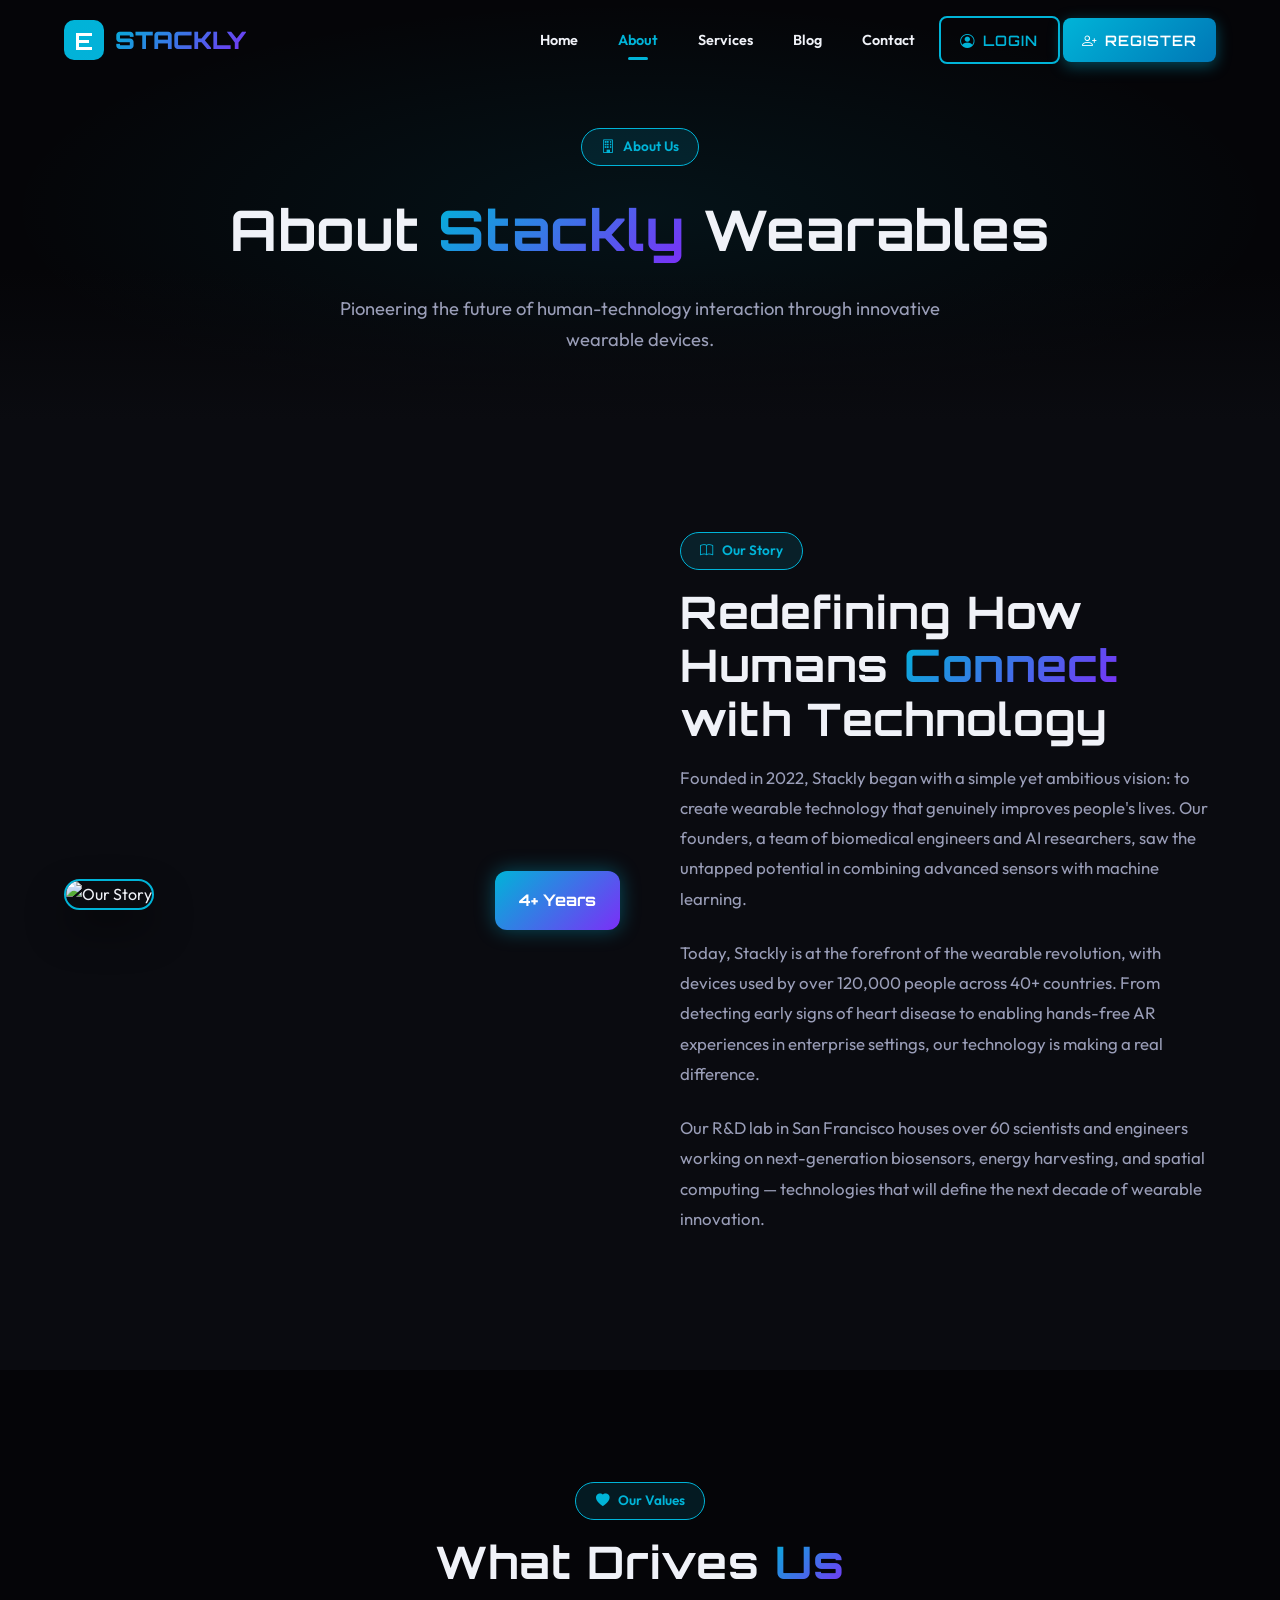
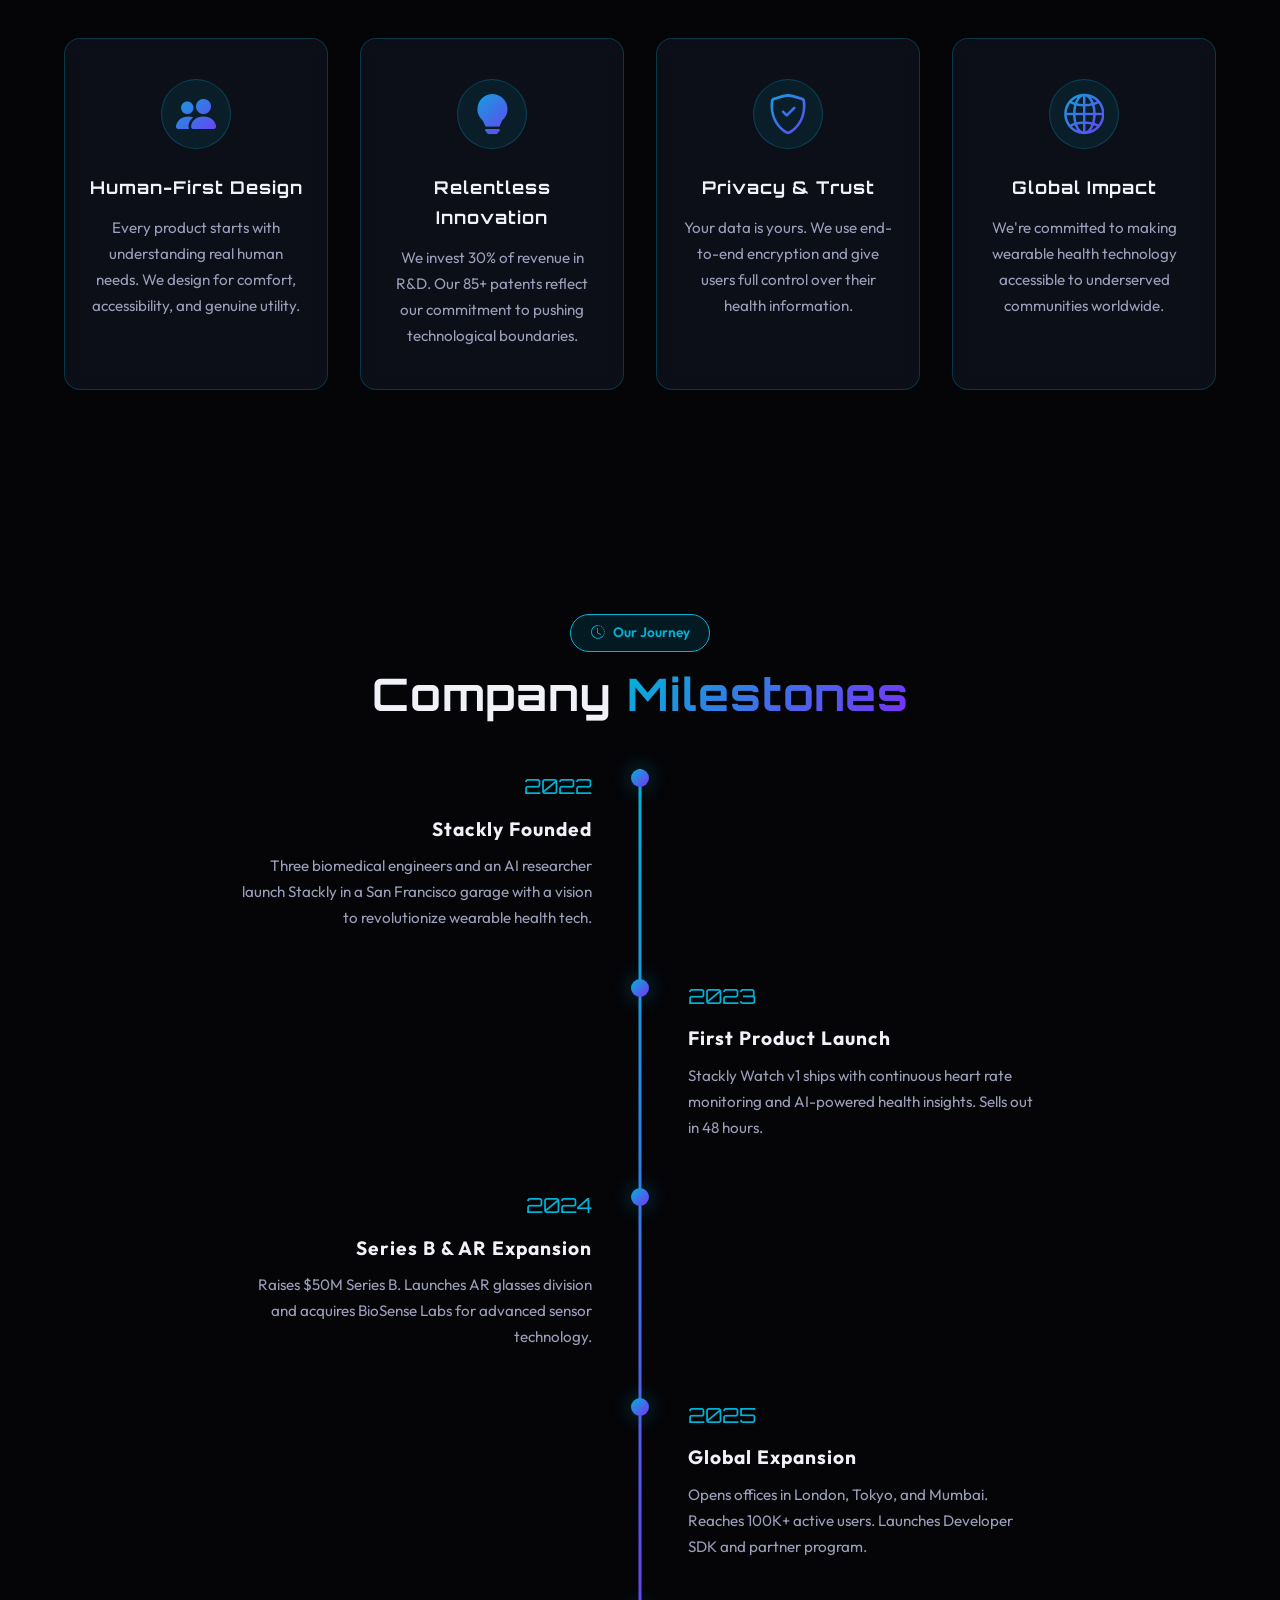
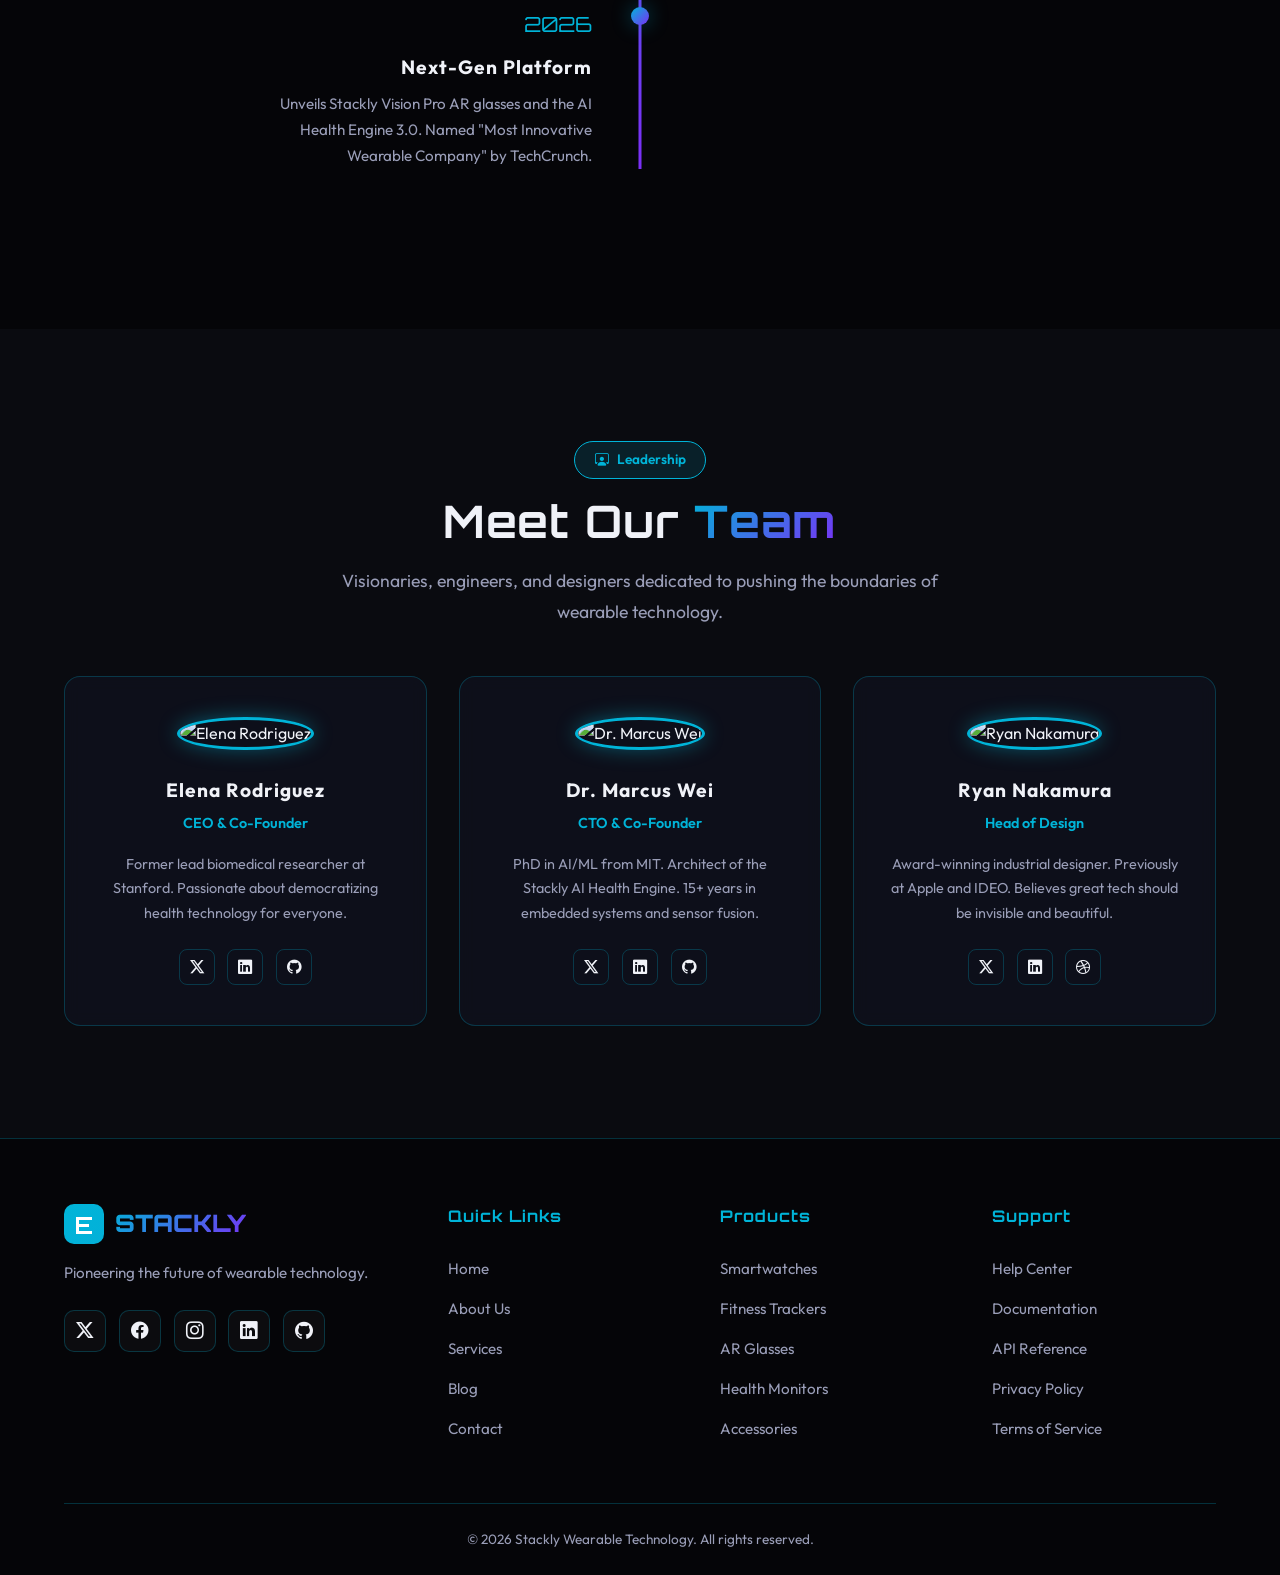
==== about.html @ 4d8912b0 "Add files via upload" ====
<!DOCTYPE html>
<html lang="en">
<head>
  <meta charset="UTF-8">
  <meta name="viewport" content="width=device-width, initial-scale=1.0">
  <meta name="description" content="Learn about Stackly - pioneers in wearable technology, our mission, team, and company milestones.">
  <title>About Us || Stackly Wearable Technology</title>
  <link href="https://cdn.jsdelivr.net/npm/bootstrap-icons@1.11.3/font/bootstrap-icons.css" rel="stylesheet">
  <link rel="stylesheet" href="style.css">
  <style>
    /* ===== STORY ===== */
    .story-section { padding: 7rem 0; position: relative; overflow: hidden; }
    .story-grid { display: grid; grid-template-columns: 1fr 1fr; gap: 5rem; align-items: center; }
    .story-img { position: relative; }
    .story-img img { width: 100%; border-radius: 16px; border: 2px solid var(--primary-color); box-shadow: 0 20px 40px rgba(0,0,0,0.4); transition: var(--transition); }
    .story-img:hover img { box-shadow: 0 25px 50px rgba(0,180,216,0.3); transform: scale(1.02); }
    .story-img .floating-badge {
      position: absolute; bottom: -20px; right: -20px;
      background: linear-gradient(135deg, var(--primary-color), var(--secondary-color));
      color: #fff; padding: 1rem 1.5rem; border-radius: 12px;
      font-family: 'Orbitron', sans-serif; font-weight: 700; font-size: 1rem;
      box-shadow: var(--glow-cyan); animation: float 4s ease-in-out infinite;
    }
    .story-text p { color: var(--text-muted); margin-bottom: 1.5rem; font-size: 1.05rem; line-height: 1.8; }

    /* ===== TIMELINE ===== */
    .timeline-section { padding: 7rem 0; background: var(--darker-bg); position: relative; overflow: hidden; }
    .timeline { position: relative; max-width: 800px; margin: 3rem auto 0; }
    .timeline::before {
      content: ''; position: absolute; left: 50%; top: 0; bottom: 0;
      width: 3px; background: linear-gradient(to bottom, var(--primary-color), var(--secondary-color));
      transform: translateX(-50%);
    }
    .timeline-item { position: relative; margin-bottom: 3rem; width: 50%; }
    .timeline-item:nth-child(odd) { padding-right: 3rem; text-align: right; }
    .timeline-item:nth-child(even) { padding-left: 3rem; left: 50%; }
    .timeline-dot {
      position: absolute; top: 0;
      width: 18px; height: 18px; border-radius: 50%;
      background: linear-gradient(135deg, var(--primary-color), var(--secondary-color));
      box-shadow: var(--glow-cyan);
    }
    .timeline-item:nth-child(odd) .timeline-dot { right: -9px; }
    .timeline-item:nth-child(even) .timeline-dot { left: -9px; }
    .timeline-year { font-family: 'Orbitron', sans-serif; font-size: 1.3rem; color: var(--primary-color); margin-bottom: 0.5rem; }
    .timeline-content h3 { font-family: 'Outfit', sans-serif; font-size: 1.2rem; margin-bottom: 0.5rem; }
    .timeline-content p { color: var(--text-muted); font-size: 0.95rem; }

    /* ===== TEAM ===== */
    .team-section { padding: 7rem 0; position: relative; overflow: hidden; }
    .team-grid { display: grid; grid-template-columns: repeat(auto-fit, minmax(280px, 1fr)); gap: 2rem; margin-top: 3rem; }
    .team-card { text-align: center; padding: 2.5rem 2rem; }
    .team-card img { width: 120px; height: 120px; border-radius: 50%; object-fit: cover; border: 3px solid var(--primary-color); margin-bottom: 1.5rem; box-shadow: var(--glow-cyan); }
    .team-card h3 { font-family: 'Outfit', sans-serif; font-size: 1.2rem; margin-bottom: 0.3rem; }
    .team-card .role { color: var(--primary-color); font-size: 0.9rem; font-weight: 600; margin-bottom: 1rem; }
    .team-card p { color: var(--text-muted); font-size: 0.9rem; margin-bottom: 1.5rem; }
    .team-socials { display: flex; justify-content: center; gap: 0.8rem; }
    .team-socials a { width: 36px; height: 36px; display: flex; align-items: center; justify-content: center; border-radius: 8px; border: 1px solid var(--border-color); transition: var(--transition); font-size: 0.9rem; }
    .team-socials a:hover { background: var(--primary-color); border-color: var(--primary-color); transform: translateY(-3px); }

    /* ===== VALUES ===== */
    .values-section { padding: 7rem 0; background: var(--darker-bg); position: relative; overflow: hidden; }
    .values-grid { display: grid; grid-template-columns: repeat(auto-fit, minmax(250px, 1fr)); gap: 2rem; margin-top: 3rem; }
    .value-card { text-align: center; padding: 2.5rem 1.5rem; }
    .value-card .icon { font-size: 2.5rem; margin-bottom: 1.5rem; display: inline-flex; align-items: center; justify-content: center; width: 70px; height: 70px; border-radius: 50%; background: rgba(0,180,216,0.1); border: 1px solid var(--border-color); }
    .value-card .icon i { background: linear-gradient(135deg, var(--primary-color), var(--secondary-color)); -webkit-background-clip: text; -webkit-text-fill-color: transparent; }
    .value-card h3 { font-size: 1.1rem; margin-bottom: 0.8rem; }
    .value-card p { color: var(--text-muted); font-size: 0.95rem; }

    @media (max-width: 768px) {
      .story-grid { grid-template-columns: 1fr; gap: 3rem; }
      .timeline::before { left: 20px; }
      .timeline-item { width: 100% !important; left: 0 !important; padding-left: 3.5rem !important; padding-right: 0 !important; text-align: left !important; }
      .timeline-dot { left: 11px !important; right: auto !important; }
    }
  </style>
</head>
<body>
  <!-- ===== NAVBAR ===== -->
  <nav class="navbar" id="navbar">
    <div class="nav-container">
      <a href="index.html" class="nav-logo">
        <svg viewBox="0 0 40 40" fill="none" xmlns="http://www.w3.org/2000/svg">
          <rect width="40" height="40" rx="10" fill="url(#logoGrad)"/>
          <path d="M12 13h16v3H15v4h10v3H15v4h13v3H12V13z" fill="#fff"/>
          <defs><linearGradient id="logoGrad" x1="0" y1="0" x2="40" y2="40"><stop stop-color="#00B4D8"/><stop offset="1" stop-color="#7B2FF7"/></linearGradient></defs>
        </svg>
        <span>STACKLY</span>
      </a>
      <div class="nav-links" id="navLinks">
        <a href="index.html">Home</a>
        <a href="about.html" class="active">About</a>
        <a href="services.html">Services</a>
        <a href="blog.html">Blog</a>
        <a href="contact.html">Contact</a>
        <div class="nav-auth">
          <a href="login.html" class="btn-secondary" style="padding: 0.6rem 1.2rem; font-size: 0.9rem;"><i class="bi bi-person-circle"></i> Login</a>
          <a href="register.html" class="btn-primary" style="padding: 0.6rem 1.2rem; font-size: 0.9rem;"><i class="bi bi-person-plus"></i> Register</a>
        </div>
      </div>
      <div class="hamburger" id="hamburger"><span></span><span></span><span></span></div>
    </div>
  </nav>
  <div class="nav-overlay" id="navOverlay"></div>

  <!-- ===== PAGE HERO ===== -->
  <section class="page-hero">
    <div class="page-hero-content">
      <div class="section-badge fade-up"><i class="bi bi-building"></i> About Us</div>
      <h1 class="fade-up">About <span>Stackly</span> Wearables</h1>
      <p class="fade-up">Pioneering the future of human-technology interaction through innovative wearable devices.</p>
    </div>
  </section>

  <!-- ===== STORY SECTION ===== -->
  <section class="story-section">
    <div class="container">
      <div class="story-grid">
        <div class="story-img slide-left">
          <img src="images/about-wearable.webp" alt="Our Story">
          <div class="floating-badge">4+ Years</div>
        </div>
        <div class="story-text slide-right">
          <div class="section-badge"><i class="bi bi-book"></i> Our Story</div>
          <h2 class="section-title">Redefining How Humans <span>Connect</span> with Technology</h2>
          <p>Founded in 2022, Stackly began with a simple yet ambitious vision: to create wearable technology that genuinely improves people's lives. Our founders, a team of biomedical engineers and AI researchers, saw the untapped potential in combining advanced sensors with machine learning.</p>
          <p>Today, Stackly is at the forefront of the wearable revolution, with devices used by over 120,000 people across 40+ countries. From detecting early signs of heart disease to enabling hands-free AR experiences in enterprise settings, our technology is making a real difference.</p>
          <p>Our R&D lab in San Francisco houses over 60 scientists and engineers working on next-generation biosensors, energy harvesting, and spatial computing — technologies that will define the next decade of wearable innovation.</p>
        </div>
      </div>
    </div>
  </section>

  <!-- ===== VALUES SECTION ===== -->
  <section class="values-section">
    <div class="container">
      <div style="text-align: center;" class="fade-up">
        <div class="section-badge"><i class="bi bi-heart-fill"></i> Our Values</div>
        <h2 class="section-title">What Drives <span>Us</span></h2>
      </div>
      <div class="values-grid">
        <div class="glass-card value-card fade-up delay-1">
          <div class="icon"><i class="bi bi-people-fill"></i></div>
          <h3>Human-First Design</h3>
          <p>Every product starts with understanding real human needs. We design for comfort, accessibility, and genuine utility.</p>
        </div>
        <div class="glass-card value-card fade-up delay-2">
          <div class="icon"><i class="bi bi-lightbulb-fill"></i></div>
          <h3>Relentless Innovation</h3>
          <p>We invest 30% of revenue in R&D. Our 85+ patents reflect our commitment to pushing technological boundaries.</p>
        </div>
        <div class="glass-card value-card fade-up delay-3">
          <div class="icon"><i class="bi bi-shield-check"></i></div>
          <h3>Privacy & Trust</h3>
          <p>Your data is yours. We use end-to-end encryption and give users full control over their health information.</p>
        </div>
        <div class="glass-card value-card fade-up delay-4">
          <div class="icon"><i class="bi bi-globe2"></i></div>
          <h3>Global Impact</h3>
          <p>We're committed to making wearable health technology accessible to underserved communities worldwide.</p>
        </div>
      </div>
    </div>
  </section>

  <!-- ===== TIMELINE ===== -->
  <section class="timeline-section">
    <div class="container">
      <div style="text-align: center;" class="fade-up">
        <div class="section-badge"><i class="bi bi-clock-history"></i> Our Journey</div>
        <h2 class="section-title">Company <span>Milestones</span></h2>
      </div>
      <div class="timeline">
        <div class="timeline-item fade-up">
          <div class="timeline-dot"></div>
          <div class="timeline-content">
            <div class="timeline-year">2022</div>
            <h3>Stackly Founded</h3>
            <p>Three biomedical engineers and an AI researcher launch Stackly in a San Francisco garage with a vision to revolutionize wearable health tech.</p>
          </div>
        </div>
        <div class="timeline-item fade-up">
          <div class="timeline-dot"></div>
          <div class="timeline-content">
            <div class="timeline-year">2023</div>
            <h3>First Product Launch</h3>
            <p>Stackly Watch v1 ships with continuous heart rate monitoring and AI-powered health insights. Sells out in 48 hours.</p>
          </div>
        </div>
        <div class="timeline-item fade-up">
          <div class="timeline-dot"></div>
          <div class="timeline-content">
            <div class="timeline-year">2024</div>
            <h3>Series B & AR Expansion</h3>
            <p>Raises $50M Series B. Launches AR glasses division and acquires BioSense Labs for advanced sensor technology.</p>
          </div>
        </div>
        <div class="timeline-item fade-up">
          <div class="timeline-dot"></div>
          <div class="timeline-content">
            <div class="timeline-year">2025</div>
            <h3>Global Expansion</h3>
            <p>Opens offices in London, Tokyo, and Mumbai. Reaches 100K+ active users. Launches Developer SDK and partner program.</p>
          </div>
        </div>
        <div class="timeline-item fade-up">
          <div class="timeline-dot"></div>
          <div class="timeline-content">
            <div class="timeline-year">2026</div>
            <h3>Next-Gen Platform</h3>
            <p>Unveils Stackly Vision Pro AR glasses and the AI Health Engine 3.0. Named "Most Innovative Wearable Company" by TechCrunch.</p>
          </div>
        </div>
      </div>
    </div>
  </section>

  <!-- ===== TEAM ===== -->
  <section class="team-section">
    <div class="container">
      <div style="text-align: center;" class="fade-up">
        <div class="section-badge"><i class="bi bi-person-workspace"></i> Leadership</div>
        <h2 class="section-title">Meet Our <span>Team</span></h2>
        <p class="section-desc" style="margin: 0 auto;">Visionaries, engineers, and designers dedicated to pushing the boundaries of wearable technology.</p>
      </div>
      <div class="team-grid">
        <div class="glass-card team-card fade-up delay-1">
          <img src="images/team-1.webp" alt="Elena Rodriguez">
          <h3>Elena Rodriguez</h3>
          <div class="role">CEO & Co-Founder</div>
          <p>Former lead biomedical researcher at Stanford. Passionate about democratizing health technology for everyone.</p>
          <div class="team-socials">
            <a href="error.html"><i class="bi bi-twitter-x"></i></a>
            <a href="error.html"><i class="bi bi-linkedin"></i></a>
            <a href="error.html"><i class="bi bi-github"></i></a>
          </div>
        </div>
        <div class="glass-card team-card fade-up delay-2">
          <img src="images/team-2.webp" alt="Dr. Marcus Wei">
          <h3>Dr. Marcus Wei</h3>
          <div class="role">CTO & Co-Founder</div>
          <p>PhD in AI/ML from MIT. Architect of the Stackly AI Health Engine. 15+ years in embedded systems and sensor fusion.</p>
          <div class="team-socials">
            <a href="error.html"><i class="bi bi-twitter-x"></i></a>
            <a href="error.html"><i class="bi bi-linkedin"></i></a>
            <a href="error.html"><i class="bi bi-github"></i></a>
          </div>
        </div>
        <div class="glass-card team-card fade-up delay-3">
          <img src="images/team-3.webp" alt="Ryan Nakamura">
          <h3>Ryan Nakamura</h3>
          <div class="role">Head of Design</div>
          <p>Award-winning industrial designer. Previously at Apple and IDEO. Believes great tech should be invisible and beautiful.</p>
          <div class="team-socials">
            <a href="error.html"><i class="bi bi-twitter-x"></i></a>
            <a href="error.html"><i class="bi bi-linkedin"></i></a>
            <a href="error.html"><i class="bi bi-dribbble"></i></a>
          </div>
        </div>
      </div>
    </div>
  </section>

  <!-- ===== FOOTER ===== -->
  <footer class="footer">
    <div class="container">
      <div class="footer-grid">
        <div class="footer-brand">
          <a href="index.html" class="nav-logo" style="margin-bottom: 0.5rem;">
            <svg viewBox="0 0 40 40" fill="none" xmlns="http://www.w3.org/2000/svg"><rect width="40" height="40" rx="10" fill="url(#fLG2)"/><path d="M12 13h16v3H15v4h10v3H15v4h13v3H12V13z" fill="#fff"/><defs><linearGradient id="fLG2" x1="0" y1="0" x2="40" y2="40"><stop stop-color="#00B4D8"/><stop offset="1" stop-color="#7B2FF7"/></linearGradient></defs></svg>
            <span>STACKLY</span>
          </a>
          <p>Pioneering the future of wearable technology.</p>
          <div class="footer-socials">
            <a href="error.html"><i class="bi bi-twitter-x"></i></a>
            <a href="error.html"><i class="bi bi-facebook"></i></a>
            <a href="error.html"><i class="bi bi-instagram"></i></a>
            <a href="error.html"><i class="bi bi-linkedin"></i></a>
            <a href="error.html"><i class="bi bi-github"></i></a>
          </div>
        </div>
        <div class="footer-col"><h4>Quick Links</h4><ul><li><a href="index.html">Home</a></li><li><a href="about.html">About Us</a></li><li><a href="services.html">Services</a></li><li><a href="blog.html">Blog</a></li><li><a href="contact.html">Contact</a></li></ul></div>
        <div class="footer-col"><h4>Products</h4><ul><li><a href="error.html">Smartwatches</a></li><li><a href="error.html">Fitness Trackers</a></li><li><a href="error.html">AR Glasses</a></li><li><a href="error.html">Health Monitors</a></li><li><a href="error.html">Accessories</a></li></ul></div>
        <div class="footer-col"><h4>Support</h4><ul><li><a href="error.html">Help Center</a></li><li><a href="error.html">Documentation</a></li><li><a href="error.html">API Reference</a></li><li><a href="error.html">Privacy Policy</a></li><li><a href="error.html">Terms of Service</a></li></ul></div>
      </div>
      <div class="footer-bottom"><p>&copy; 2026 Stackly Wearable Technology. All rights reserved.</p></div>
    </div>
  </footer>
  <script src="script.js"></script>
</body>
</html>
---- style.css ----
@import url('https://fonts.googleapis.com/css2?family=Outfit:wght@300;400;600;800&family=Orbitron:wght@400;700;900&display=swap');

:root {
  --primary-color: #00B4D8;
  --primary-light: #48CAE4;
  --secondary-color: #7B2FF7;
  --accent-green: #00F5A0;
  --accent-pink: #ff3366;
  --accent-gold: #ffd700;
  --dark-bg: #0a0b10;
  --darker-bg: #050508;
  --card-bg: rgba(15, 18, 30, 0.75);
  --text-light: #f0f2f8;
  --text-muted: #9a9eb8;
  --border-color: rgba(0, 180, 216, 0.25);
  --glass-bg: rgba(10, 11, 16, 0.82);
  --glass-border: rgba(255, 255, 255, 0.08);
  --transition: all 0.4s cubic-bezier(0.25, 0.8, 0.25, 1);
  --nav-height: 80px;
  --glow-cyan: 0 0 20px rgba(0, 180, 216, 0.4);
  --glow-purple: 0 0 20px rgba(123, 47, 247, 0.4);
}

/* ===== SCROLLBAR ===== */
::-webkit-scrollbar { width: 8px; }
::-webkit-scrollbar-track { background: var(--darker-bg); }
::-webkit-scrollbar-thumb { background: var(--primary-color); border-radius: 4px; }
::-webkit-scrollbar-thumb:hover { background: var(--secondary-color); }

* { margin: 0; padding: 0; box-sizing: border-box; }
html { scroll-behavior: smooth; }

body {
  font-family: 'Outfit', sans-serif;
  background-color: var(--dark-bg);
  color: var(--text-light);
  line-height: 1.7;
  overflow-x: hidden;
  overflow-wrap: break-word;
}

h1, h2, h3, h4, h5, h6 {
  font-family: 'Orbitron', sans-serif;
  font-weight: 700;
  letter-spacing: 1px;
  overflow-wrap: break-word;
}

a { text-decoration: none; color: inherit; }
ul { list-style: none; }
img { max-width: 100%; height: auto; }

/* ===== CONTAINER ===== */
.container { width: 90%; max-width: 1200px; margin: 0 auto; }

/* ===== GLASSMORPHISM ===== */
.glass {
  background: var(--glass-bg);
  backdrop-filter: blur(14px);
  -webkit-backdrop-filter: blur(14px);
  border: 1px solid var(--glass-border);
}

.glass-card {
  background: var(--card-bg);
  backdrop-filter: blur(8px);
  -webkit-backdrop-filter: blur(8px);
  border: 1px solid var(--border-color);
  border-radius: 16px;
  padding: 2rem;
  transition: var(--transition);
  position: relative;
  overflow: hidden;
}

.glass-card::before {
  content: '';
  position: absolute;
  top: -2px; left: -2px; right: -2px; bottom: -2px;
  background: linear-gradient(45deg, transparent, var(--primary-color), var(--secondary-color), transparent);
  border-radius: 18px;
  z-index: -1;
  opacity: 0;
  transition: opacity 0.5s ease;
}
.glass-card:hover::before { opacity: 1; }
.glass-card:hover {
  transform: translateY(-8px) scale(1.02);
  box-shadow: var(--glow-cyan);
}

/* ===== BUTTONS ===== */
.btn-primary, .btn-secondary {
  display: inline-flex;
  align-items: center;
  gap: 0.5rem;
  padding: 0.9rem 2rem;
  font-family: 'Orbitron', sans-serif;
  font-weight: 600;
  border-radius: 30px;
  cursor: pointer;
  transition: var(--transition);
  text-transform: uppercase;
  font-size: 0.85rem;
  border: none;
  position: relative;
  overflow: hidden;
  letter-spacing: 1px;
}

.btn-primary::after, .btn-secondary::after {
  content: '';
  position: absolute;
  top: 50%; left: 50%;
  width: 0; height: 0;
  background: rgba(255,255,255,0.15);
  border-radius: 50%;
  transition: width 0.6s ease, height 0.6s ease;
  transform: translate(-50%, -50%);
}
.btn-primary:hover::after, .btn-secondary:hover::after {
  width: 300px; height: 300px;
}

.btn-primary {
  background: linear-gradient(135deg, var(--primary-color), #0077b6, var(--secondary-color));
  background-size: 200% 200%;
  color: #fff;
  box-shadow: 0 4px 15px rgba(0, 180, 216, 0.4);
  animation: gradientShift 4s ease infinite;
}
.btn-primary:hover {
  box-shadow: 0 8px 30px rgba(123, 47, 247, 0.5);
  transform: translateY(-3px);
}

.btn-secondary {
  background: transparent;
  color: var(--primary-color);
  border: 2px solid var(--primary-color);
}
.btn-secondary:hover {
  background: rgba(0, 180, 216, 0.1);
  box-shadow: var(--glow-cyan);
  transform: translateY(-3px);
}

/* ===== NAVBAR ===== */
.navbar {
  position: fixed;
  top: 0; left: 0; width: 100%;
  height: var(--nav-height);
  display: flex;
  align-items: center;
  z-index: 1000;
  transition: var(--transition);
  background: transparent;
}
.navbar.scrolled {
  background: var(--glass-bg);
  backdrop-filter: blur(14px);
  -webkit-backdrop-filter: blur(14px);
  border-bottom: 1px solid var(--glass-border);
  box-shadow: 0 4px 30px rgba(0,0,0,0.3);
}

.nav-container {
  width: 90%; max-width: 1200px;
  margin: 0 auto;
  display: flex;
  justify-content: space-between;
  align-items: center;
}

.nav-logo {
  display: flex;
  align-items: center;
  gap: 0.7rem;
  font-family: 'Orbitron', sans-serif;
  font-weight: 900;
  font-size: 1.5rem;
  color: var(--text-light);
}
.nav-logo svg { height: 40px; width: 40px; }
.nav-logo span {
  background: linear-gradient(135deg, var(--primary-color), var(--secondary-color));
  -webkit-background-clip: text;
  -webkit-text-fill-color: transparent;
  background-clip: text;
}

.nav-links {
  display: flex;
  align-items: center;
  gap: 0.5rem;
}
.nav-links a {
  padding: 0.5rem 1rem;
  font-weight: 600;
  font-size: 0.9rem;
  transition: var(--transition);
  border-radius: 8px;
  position: relative;
}
.nav-links a:hover,
.nav-links a.active {
  color: var(--primary-color);
}
.nav-links a.active::after {
  content: '';
  position: absolute;
  bottom: 0; left: 50%;
  transform: translateX(-50%);
  width: 20px; height: 3px;
  background: var(--primary-color);
  border-radius: 3px;
}

.nav-links .btn-primary {
  padding: 0.6rem 1.5rem;
  font-size: 0.8rem;
}

.hamburger {
  display: none;
  flex-direction: column;
  gap: 5px;
  cursor: pointer;
  z-index: 1001;
}
.hamburger span {
  width: 28px; height: 3px;
  background: var(--text-light);
  border-radius: 3px;
  transition: var(--transition);
}
.hamburger.active span:nth-child(1) { transform: translateY(8px) rotate(45deg); }
.hamburger.active span:nth-child(2) { opacity: 0; }
.hamburger.active span:nth-child(3) { transform: translateY(-8px) rotate(-45deg); }

.nav-overlay {
  display: none;
  position: fixed;
  top: 0; left: 0;
  width: 100%; height: 100%;
  background: rgba(0,0,0,0.6);
  z-index: 998;
}
.nav-overlay.active { display: block; }

/* ===== SPLASH SCREEN ===== */
.splash-screen {
  position: fixed;
  top: 0; left: 0;
  width: 100%; height: 100%;
  background: var(--darker-bg);
  display: flex;
  flex-direction: column;
  align-items: center;
  justify-content: center;
  z-index: 9999;
  transition: opacity 0.8s ease, visibility 0.8s ease;
}
.splash-screen.hidden {
  opacity: 0;
  visibility: hidden;
}
.splash-logo {
  animation: splashPulse 1.5s ease infinite;
}
.splash-logo svg { width: 80px; height: 80px; }
.splash-text {
  font-family: 'Orbitron', sans-serif;
  font-size: 1.5rem;
  margin-top: 1.5rem;
  background: linear-gradient(135deg, var(--primary-color), var(--secondary-color));
  -webkit-background-clip: text;
  -webkit-text-fill-color: transparent;
  background-clip: text;
}
.splash-bar {
  width: 200px; height: 3px;
  background: rgba(255,255,255,0.1);
  border-radius: 3px;
  margin-top: 1.5rem;
  overflow: hidden;
}
.splash-bar::after {
  content: '';
  display: block;
  width: 0; height: 100%;
  background: linear-gradient(90deg, var(--primary-color), var(--secondary-color));
  border-radius: 3px;
  animation: loadBar 2.5s ease forwards;
}

/* ===== SECTION TITLE ===== */
.section-badge {
  display: inline-flex;
  align-items: center;
  gap: 0.5rem;
  padding: 0.4rem 1.2rem;
  background: rgba(0, 180, 216, 0.12);
  border: 1px solid var(--primary-color);
  border-radius: 25px;
  color: var(--primary-color);
  font-weight: 600;
  font-size: 0.85rem;
  margin-bottom: 1rem;
}

.section-title {
  font-size: 2.8rem;
  margin-bottom: 1rem;
  line-height: 1.2;
}
.section-title span {
  background: linear-gradient(135deg, var(--primary-color), var(--secondary-color));
  -webkit-background-clip: text;
  -webkit-text-fill-color: transparent;
  background-clip: text;
}

.section-desc {
  color: var(--text-muted);
  font-size: 1.1rem;
  max-width: 600px;
  line-height: 1.8;
}

/* ===== PAGE HERO ===== */
.page-hero {
  min-height: 45vh;
  display: flex;
  align-items: center;
  justify-content: center;
  text-align: center;
  padding: 8rem 0 4rem;
  position: relative;
  overflow: hidden;
  background: var(--darker-bg);
}
.page-hero::before {
  content: '';
  position: absolute;
  top: 0; left: 0;
  width: 100%; height: 100%;
  background: radial-gradient(ellipse at center, rgba(0,180,216,0.08) 0%, transparent 70%);
}
.page-hero::after {
  content: '';
  position: absolute;
  bottom: 0; left: 0;
  width: 100%; height: 150px;
  background: linear-gradient(transparent, var(--dark-bg));
}
.page-hero-content {
  position: relative;
  z-index: 2;
}
.page-hero h1 {
  font-size: 3.5rem;
  margin-bottom: 1rem;
}
.page-hero h1 span {
  background: linear-gradient(135deg, var(--primary-color), var(--secondary-color));
  -webkit-background-clip: text;
  -webkit-text-fill-color: transparent;
  background-clip: text;
}
.page-hero p {
  color: var(--text-muted);
  font-size: 1.15rem;
  max-width: 600px;
  margin: 0 auto;
}

/* ===== FOOTER ===== */
.footer {
  background: var(--darker-bg);
  border-top: 1px solid var(--border-color);
  padding: 4rem 0 0;
}
.footer-grid {
  display: grid;
  grid-template-columns: 1.5fr 1fr 1fr 1fr;
  gap: 3rem;
  padding-bottom: 3rem;
}
.footer-brand p { color: var(--text-muted); margin: 1rem 0 1.5rem; font-size: 0.95rem; }
.footer-socials { display: flex; gap: 0.8rem; }
.footer-socials a {
  width: 42px; height: 42px;
  display: flex; align-items: center; justify-content: center;
  border-radius: 10px;
  border: 1px solid var(--border-color);
  background: rgba(255,255,255,0.03);
  transition: var(--transition);
  font-size: 1.1rem;
}
.footer-socials a:hover {
  background: var(--primary-color);
  border-color: var(--primary-color);
  transform: translateY(-3px);
  box-shadow: var(--glow-cyan);
}
.footer-col h4 {
  font-size: 1rem;
  margin-bottom: 1.5rem;
  color: var(--primary-color);
}
.footer-col ul li { margin-bottom: 0.8rem; }
.footer-col ul li a {
  color: var(--text-muted);
  transition: var(--transition);
  font-size: 0.95rem;
}
.footer-col ul li a:hover {
  color: var(--primary-color);
  padding-left: 5px;
}
.footer-bottom {
  border-top: 1px solid var(--border-color);
  padding: 1.5rem 0;
  text-align: center;
  color: var(--text-muted);
  font-size: 0.85rem;
}

/* ===== ANIMATIONS ===== */
@keyframes gradientShift {
  0%, 100% { background-position: 0% 50%; }
  50% { background-position: 100% 50%; }
}

@keyframes float {
  0%, 100% { transform: translateY(0); }
  50% { transform: translateY(-20px); }
}

@keyframes pulse {
  0%, 100% { opacity: 1; }
  50% { opacity: 0.6; }
}

@keyframes glow {
  0%, 100% { text-shadow: 0 0 10px rgba(0, 180, 216, 0.3); }
  50% { text-shadow: 0 0 25px rgba(0, 180, 216, 0.6), 0 0 50px rgba(123, 47, 247, 0.3); }
}

@keyframes splashPulse {
  0%, 100% { transform: scale(1); opacity: 1; }
  50% { transform: scale(1.1); opacity: 0.8; }
}

@keyframes loadBar {
  0% { width: 0; }
  100% { width: 100%; }
}

@keyframes glitch {
  0% { text-shadow: 0.05em 0 0 rgba(255,0,0,0.75), -0.025em -0.05em 0 rgba(0,255,0,0.75), 0.025em 0.05em 0 rgba(0,0,255,0.75); }
  14% { text-shadow: 0.05em 0 0 rgba(255,0,0,0.75), -0.025em -0.05em 0 rgba(0,255,0,0.75), 0.025em 0.05em 0 rgba(0,0,255,0.75); }
  15% { text-shadow: -0.05em -0.025em 0 rgba(255,0,0,0.75), 0.025em 0.025em 0 rgba(0,255,0,0.75), -0.05em -0.05em 0 rgba(0,0,255,0.75); }
  49% { text-shadow: -0.05em -0.025em 0 rgba(255,0,0,0.75), 0.025em 0.025em 0 rgba(0,255,0,0.75), -0.05em -0.05em 0 rgba(0,0,255,0.75); }
  50% { text-shadow: 0.025em 0.05em 0 rgba(255,0,0,0.75), 0.05em 0 0 rgba(0,255,0,0.75), 0 -0.05em 0 rgba(0,0,255,0.75); }
  99% { text-shadow: 0.025em 0.05em 0 rgba(255,0,0,0.75), 0.05em 0 0 rgba(0,255,0,0.75), 0 -0.05em 0 rgba(0,0,255,0.75); }
  100% { text-shadow: -0.025em 0 0 rgba(255,0,0,0.75), -0.025em -0.025em 0 rgba(0,255,0,0.75), -0.025em -0.05em 0 rgba(0,0,255,0.75); }
}

@keyframes slideInLeft {
  from { transform: translateX(-60px); opacity: 0; }
  to { transform: translateX(0); opacity: 1; }
}
@keyframes slideInRight {
  from { transform: translateX(60px); opacity: 0; }
  to { transform: translateX(0); opacity: 1; }
}
@keyframes fadeInUp {
  from { transform: translateY(40px); opacity: 0; }
  to { transform: translateY(0); opacity: 1; }
}
@keyframes scaleIn {
  from { transform: scale(0.85); opacity: 0; }
  to { transform: scale(1); opacity: 1; }
}

/* Scroll-triggered animation classes */
.fade-up { opacity: 0; transform: translateY(40px); transition: all 0.8s cubic-bezier(0.25, 0.8, 0.25, 1); }
.slide-left { opacity: 0; transform: translateX(-60px); transition: all 0.8s cubic-bezier(0.25, 0.8, 0.25, 1); }
.slide-right { opacity: 0; transform: translateX(60px); transition: all 0.8s cubic-bezier(0.25, 0.8, 0.25, 1); }
.scale-in { opacity: 0; transform: scale(0.85); transition: all 0.8s cubic-bezier(0.25, 0.8, 0.25, 1); }

.fade-up.visible { opacity: 1; transform: translateY(0); }
.slide-left.visible { opacity: 1; transform: translateX(0); }
.slide-right.visible { opacity: 1; transform: translateX(0); }
.scale-in.visible { opacity: 1; transform: scale(1); }

/* Stagger delays */
.delay-1 { transition-delay: 0.1s; }
.delay-2 { transition-delay: 0.2s; }
.delay-3 { transition-delay: 0.3s; }
.delay-4 { transition-delay: 0.4s; }

/* ===== RESPONSIVE ===== */
@media (max-width: 768px) {
  .nav-links {
    position: fixed;
    top: 0; right: -100%;
    width: 280px; height: 100vh;
    background: var(--dark-bg);
    flex-direction: column;
    justify-content: center;
    gap: 0;
    padding: 2rem;
    border-left: 1px solid var(--border-color);
    transition: right 0.4s ease;
    z-index: 999;
  }
  .nav-links.active { right: 0; }
  .nav-links a { padding: 1rem; width: 100%; text-align: center; font-size: 1rem; }
  .nav-auth { display: flex; flex-direction: column; width: 100%; gap: 1rem; padding-top: 1rem; margin-top: 1rem; border-top: 1px solid rgba(255,255,255,0.1); }
  .nav-auth a { width: 100%; justify-content: center; margin: 0; }
  .hamburger { display: flex; }

  .section-title { font-size: 2rem; }
  .page-hero h1 { font-size: 2.2rem; }

  .footer-grid {
    grid-template-columns: 1fr;
    gap: 2rem;
    text-align: center;
  }
  .footer-socials { justify-content: center; }
}

@media (max-width: 480px) {
  .section-title { font-size: 1.6rem; }
  .page-hero h1 { font-size: 1.8rem; }
  .btn-primary, .btn-secondary { padding: 0.7rem 1.5rem; font-size: 0.75rem; }
}
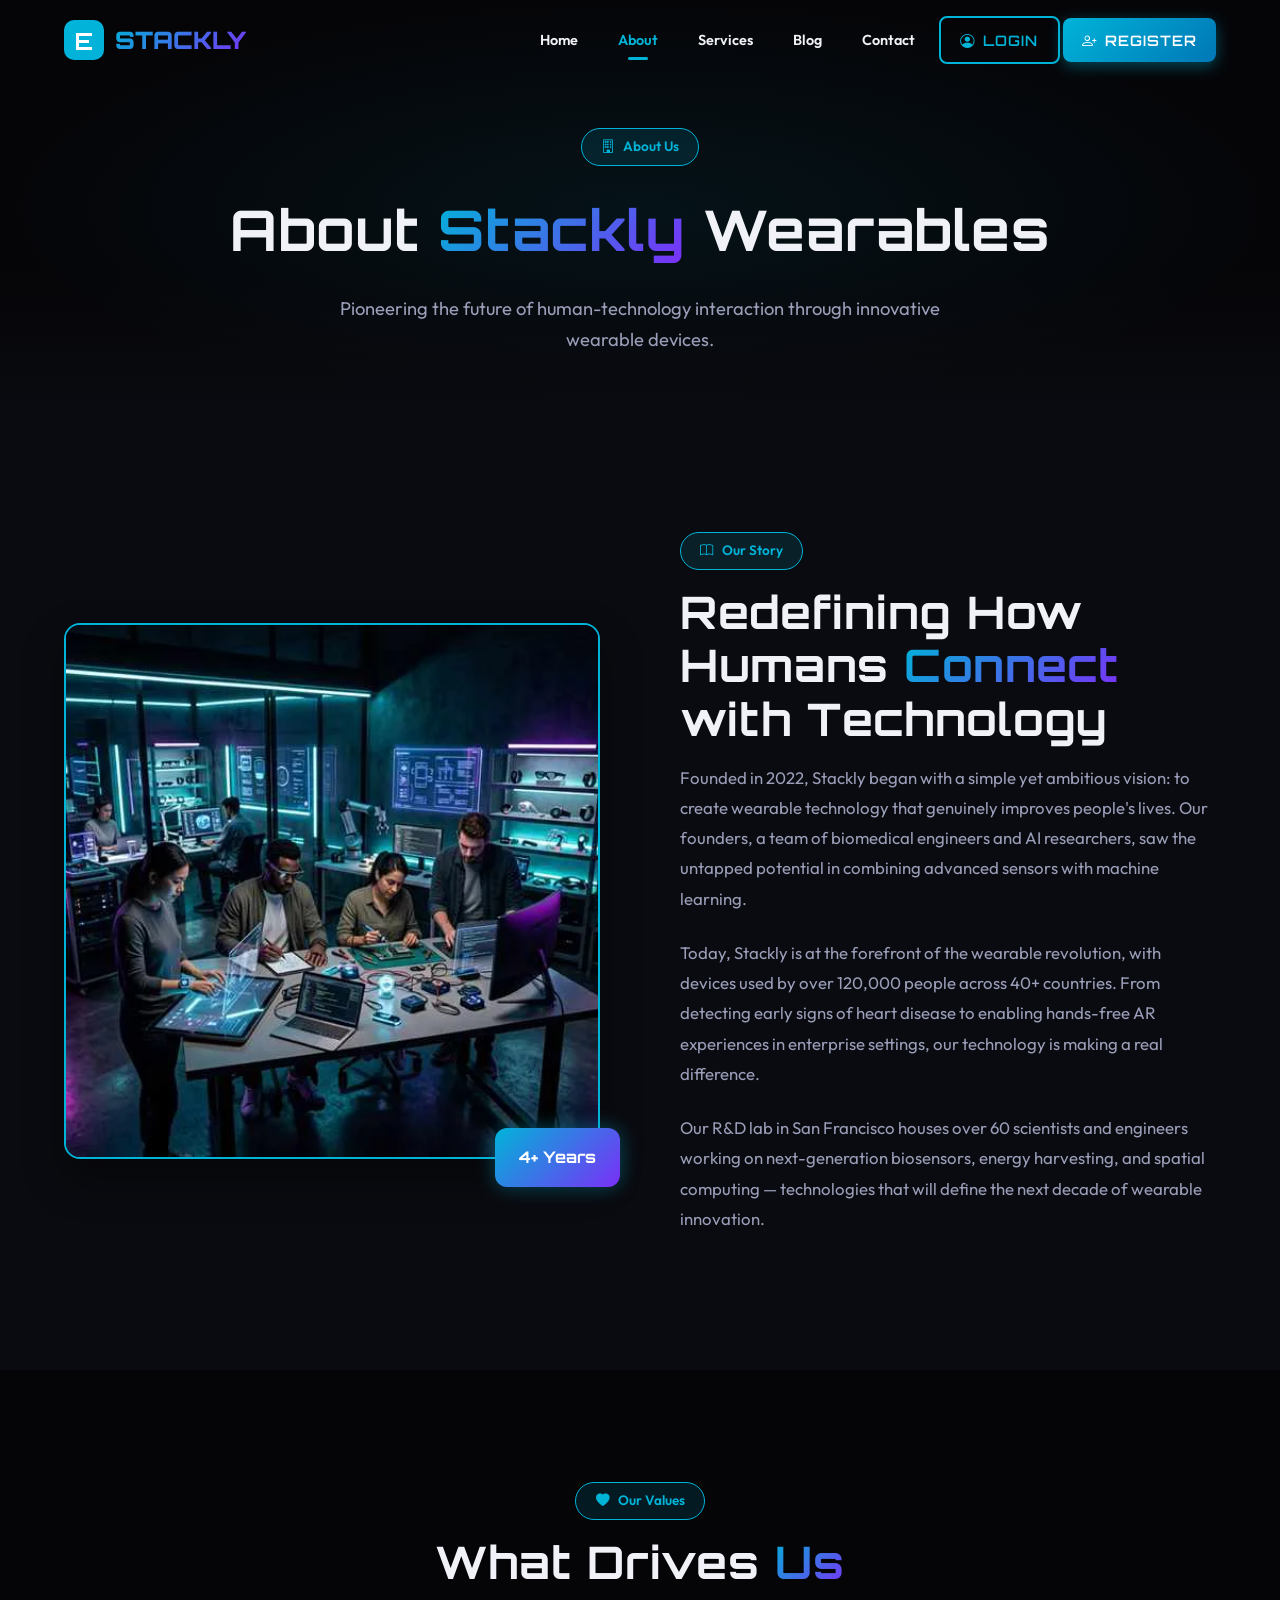
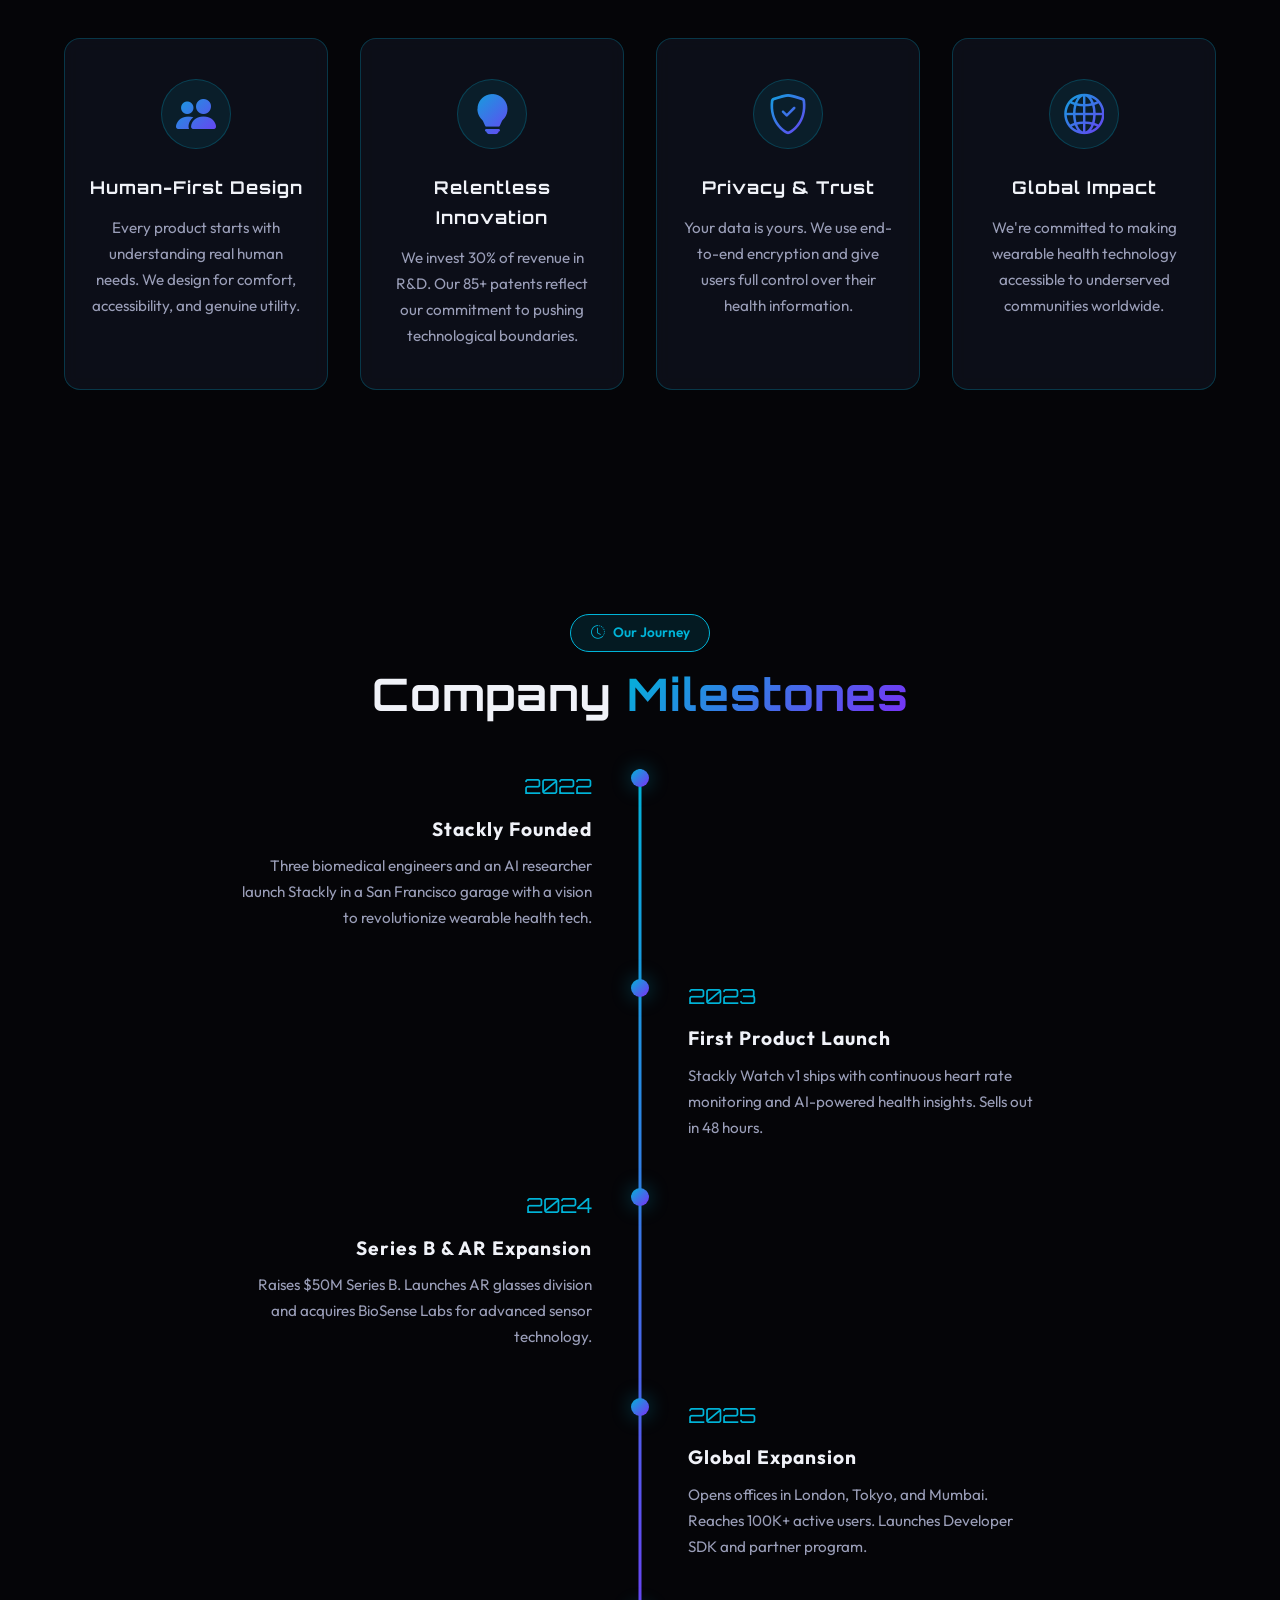
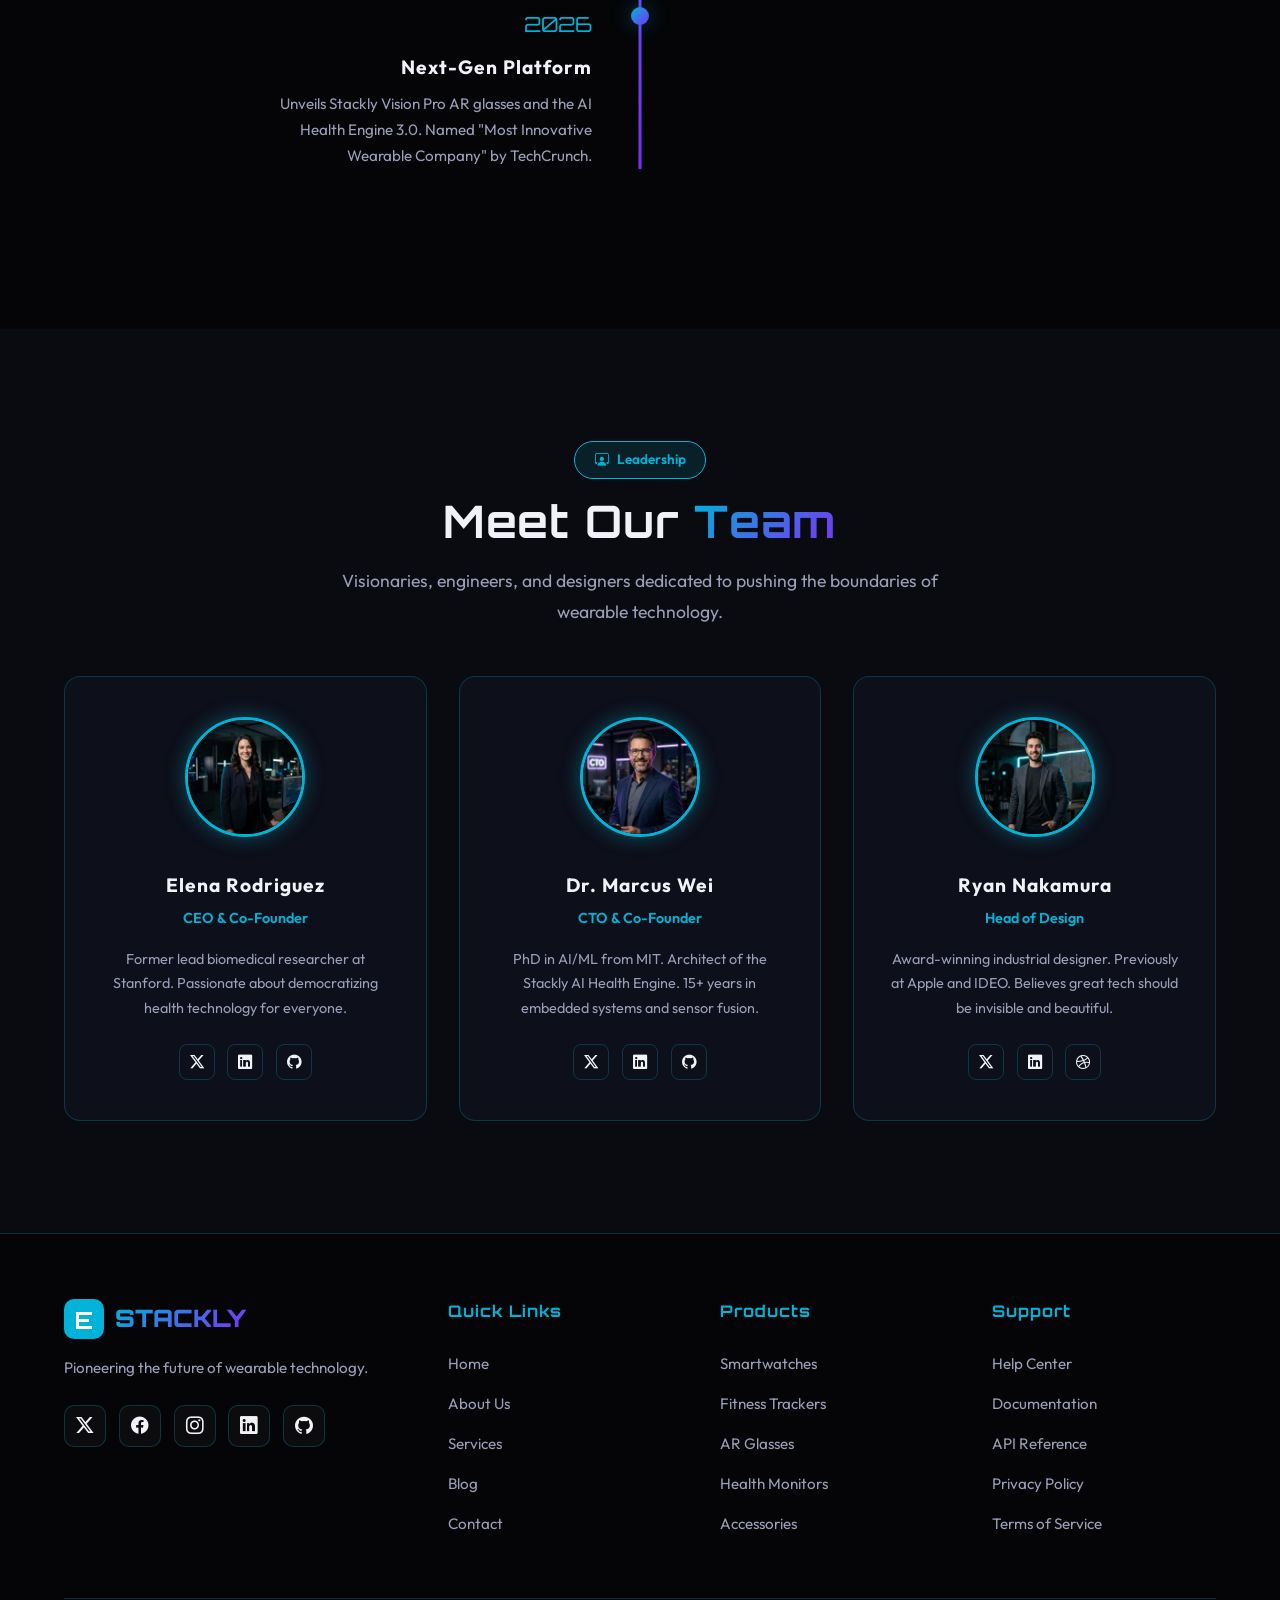
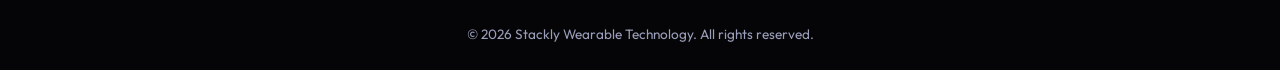
==== commit 77c33e51: "Fix images and tracking" ====
--- a/about.html
+++ b/about.html
@@ -1,291 +1,291 @@
-<!DOCTYPE html>
-<html lang="en">
-<head>
-  <meta charset="UTF-8">
-  <meta name="viewport" content="width=device-width, initial-scale=1.0">
-  <meta name="description" content="Learn about Stackly - pioneers in wearable technology, our mission, team, and company milestones.">
-  <title>About Us || Stackly Wearable Technology</title>
-  <link href="https://cdn.jsdelivr.net/npm/bootstrap-icons@1.11.3/font/bootstrap-icons.css" rel="stylesheet">
-  <link rel="stylesheet" href="style.css">
-  <style>
-    /* ===== STORY ===== */
-    .story-section { padding: 7rem 0; position: relative; overflow: hidden; }
-    .story-grid { display: grid; grid-template-columns: 1fr 1fr; gap: 5rem; align-items: center; }
-    .story-img { position: relative; }
-    .story-img img { width: 100%; border-radius: 16px; border: 2px solid var(--primary-color); box-shadow: 0 20px 40px rgba(0,0,0,0.4); transition: var(--transition); }
-    .story-img:hover img { box-shadow: 0 25px 50px rgba(0,180,216,0.3); transform: scale(1.02); }
-    .story-img .floating-badge {
-      position: absolute; bottom: -20px; right: -20px;
-      background: linear-gradient(135deg, var(--primary-color), var(--secondary-color));
-      color: #fff; padding: 1rem 1.5rem; border-radius: 12px;
-      font-family: 'Orbitron', sans-serif; font-weight: 700; font-size: 1rem;
-      box-shadow: var(--glow-cyan); animation: float 4s ease-in-out infinite;
-    }
-    .story-text p { color: var(--text-muted); margin-bottom: 1.5rem; font-size: 1.05rem; line-height: 1.8; }
-
-    /* ===== TIMELINE ===== */
-    .timeline-section { padding: 7rem 0; background: var(--darker-bg); position: relative; overflow: hidden; }
-    .timeline { position: relative; max-width: 800px; margin: 3rem auto 0; }
-    .timeline::before {
-      content: ''; position: absolute; left: 50%; top: 0; bottom: 0;
-      width: 3px; background: linear-gradient(to bottom, var(--primary-color), var(--secondary-color));
-      transform: translateX(-50%);
-    }
-    .timeline-item { position: relative; margin-bottom: 3rem; width: 50%; }
-    .timeline-item:nth-child(odd) { padding-right: 3rem; text-align: right; }
-    .timeline-item:nth-child(even) { padding-left: 3rem; left: 50%; }
-    .timeline-dot {
-      position: absolute; top: 0;
-      width: 18px; height: 18px; border-radius: 50%;
-      background: linear-gradient(135deg, var(--primary-color), var(--secondary-color));
-      box-shadow: var(--glow-cyan);
-    }
-    .timeline-item:nth-child(odd) .timeline-dot { right: -9px; }
-    .timeline-item:nth-child(even) .timeline-dot { left: -9px; }
-    .timeline-year { font-family: 'Orbitron', sans-serif; font-size: 1.3rem; color: var(--primary-color); margin-bottom: 0.5rem; }
-    .timeline-content h3 { font-family: 'Outfit', sans-serif; font-size: 1.2rem; margin-bottom: 0.5rem; }
-    .timeline-content p { color: var(--text-muted); font-size: 0.95rem; }
-
-    /* ===== TEAM ===== */
-    .team-section { padding: 7rem 0; position: relative; overflow: hidden; }
-    .team-grid { display: grid; grid-template-columns: repeat(auto-fit, minmax(280px, 1fr)); gap: 2rem; margin-top: 3rem; }
-    .team-card { text-align: center; padding: 2.5rem 2rem; }
-    .team-card img { width: 120px; height: 120px; border-radius: 50%; object-fit: cover; border: 3px solid var(--primary-color); margin-bottom: 1.5rem; box-shadow: var(--glow-cyan); }
-    .team-card h3 { font-family: 'Outfit', sans-serif; font-size: 1.2rem; margin-bottom: 0.3rem; }
-    .team-card .role { color: var(--primary-color); font-size: 0.9rem; font-weight: 600; margin-bottom: 1rem; }
-    .team-card p { color: var(--text-muted); font-size: 0.9rem; margin-bottom: 1.5rem; }
-    .team-socials { display: flex; justify-content: center; gap: 0.8rem; }
-    .team-socials a { width: 36px; height: 36px; display: flex; align-items: center; justify-content: center; border-radius: 8px; border: 1px solid var(--border-color); transition: var(--transition); font-size: 0.9rem; }
-    .team-socials a:hover { background: var(--primary-color); border-color: var(--primary-color); transform: translateY(-3px); }
-
-    /* ===== VALUES ===== */
-    .values-section { padding: 7rem 0; background: var(--darker-bg); position: relative; overflow: hidden; }
-    .values-grid { display: grid; grid-template-columns: repeat(auto-fit, minmax(250px, 1fr)); gap: 2rem; margin-top: 3rem; }
-    .value-card { text-align: center; padding: 2.5rem 1.5rem; }
-    .value-card .icon { font-size: 2.5rem; margin-bottom: 1.5rem; display: inline-flex; align-items: center; justify-content: center; width: 70px; height: 70px; border-radius: 50%; background: rgba(0,180,216,0.1); border: 1px solid var(--border-color); }
-    .value-card .icon i { background: linear-gradient(135deg, var(--primary-color), var(--secondary-color)); -webkit-background-clip: text; -webkit-text-fill-color: transparent; }
-    .value-card h3 { font-size: 1.1rem; margin-bottom: 0.8rem; }
-    .value-card p { color: var(--text-muted); font-size: 0.95rem; }
-
-    @media (max-width: 768px) {
-      .story-grid { grid-template-columns: 1fr; gap: 3rem; }
-      .timeline::before { left: 20px; }
-      .timeline-item { width: 100% !important; left: 0 !important; padding-left: 3.5rem !important; padding-right: 0 !important; text-align: left !important; }
-      .timeline-dot { left: 11px !important; right: auto !important; }
-    }
-  </style>
-</head>
-<body>
-  <!-- ===== NAVBAR ===== -->
-  <nav class="navbar" id="navbar">
-    <div class="nav-container">
-      <a href="index.html" class="nav-logo">
-        <svg viewBox="0 0 40 40" fill="none" xmlns="http://www.w3.org/2000/svg">
-          <rect width="40" height="40" rx="10" fill="url(#logoGrad)"/>
-          <path d="M12 13h16v3H15v4h10v3H15v4h13v3H12V13z" fill="#fff"/>
-          <defs><linearGradient id="logoGrad" x1="0" y1="0" x2="40" y2="40"><stop stop-color="#00B4D8"/><stop offset="1" stop-color="#7B2FF7"/></linearGradient></defs>
-        </svg>
-        <span>STACKLY</span>
-      </a>
-      <div class="nav-links" id="navLinks">
-        <a href="index.html">Home</a>
-        <a href="about.html" class="active">About</a>
-        <a href="services.html">Services</a>
-        <a href="blog.html">Blog</a>
-        <a href="contact.html">Contact</a>
-        <div class="nav-auth">
-          <a href="login.html" class="btn-secondary" style="padding: 0.6rem 1.2rem; font-size: 0.9rem;"><i class="bi bi-person-circle"></i> Login</a>
-          <a href="register.html" class="btn-primary" style="padding: 0.6rem 1.2rem; font-size: 0.9rem;"><i class="bi bi-person-plus"></i> Register</a>
-        </div>
-      </div>
-      <div class="hamburger" id="hamburger"><span></span><span></span><span></span></div>
-    </div>
-  </nav>
-  <div class="nav-overlay" id="navOverlay"></div>
-
-  <!-- ===== PAGE HERO ===== -->
-  <section class="page-hero">
-    <div class="page-hero-content">
-      <div class="section-badge fade-up"><i class="bi bi-building"></i> About Us</div>
-      <h1 class="fade-up">About <span>Stackly</span> Wearables</h1>
-      <p class="fade-up">Pioneering the future of human-technology interaction through innovative wearable devices.</p>
-    </div>
-  </section>
-
-  <!-- ===== STORY SECTION ===== -->
-  <section class="story-section">
-    <div class="container">
-      <div class="story-grid">
-        <div class="story-img slide-left">
-          <img src="images/about-wearable.webp" alt="Our Story">
-          <div class="floating-badge">4+ Years</div>
-        </div>
-        <div class="story-text slide-right">
-          <div class="section-badge"><i class="bi bi-book"></i> Our Story</div>
-          <h2 class="section-title">Redefining How Humans <span>Connect</span> with Technology</h2>
-          <p>Founded in 2022, Stackly began with a simple yet ambitious vision: to create wearable technology that genuinely improves people's lives. Our founders, a team of biomedical engineers and AI researchers, saw the untapped potential in combining advanced sensors with machine learning.</p>
-          <p>Today, Stackly is at the forefront of the wearable revolution, with devices used by over 120,000 people across 40+ countries. From detecting early signs of heart disease to enabling hands-free AR experiences in enterprise settings, our technology is making a real difference.</p>
-          <p>Our R&D lab in San Francisco houses over 60 scientists and engineers working on next-generation biosensors, energy harvesting, and spatial computing — technologies that will define the next decade of wearable innovation.</p>
-        </div>
-      </div>
-    </div>
-  </section>
-
-  <!-- ===== VALUES SECTION ===== -->
-  <section class="values-section">
-    <div class="container">
-      <div style="text-align: center;" class="fade-up">
-        <div class="section-badge"><i class="bi bi-heart-fill"></i> Our Values</div>
-        <h2 class="section-title">What Drives <span>Us</span></h2>
-      </div>
-      <div class="values-grid">
-        <div class="glass-card value-card fade-up delay-1">
-          <div class="icon"><i class="bi bi-people-fill"></i></div>
-          <h3>Human-First Design</h3>
-          <p>Every product starts with understanding real human needs. We design for comfort, accessibility, and genuine utility.</p>
-        </div>
-        <div class="glass-card value-card fade-up delay-2">
-          <div class="icon"><i class="bi bi-lightbulb-fill"></i></div>
-          <h3>Relentless Innovation</h3>
-          <p>We invest 30% of revenue in R&D. Our 85+ patents reflect our commitment to pushing technological boundaries.</p>
-        </div>
-        <div class="glass-card value-card fade-up delay-3">
-          <div class="icon"><i class="bi bi-shield-check"></i></div>
-          <h3>Privacy & Trust</h3>
-          <p>Your data is yours. We use end-to-end encryption and give users full control over their health information.</p>
-        </div>
-        <div class="glass-card value-card fade-up delay-4">
-          <div class="icon"><i class="bi bi-globe2"></i></div>
-          <h3>Global Impact</h3>
-          <p>We're committed to making wearable health technology accessible to underserved communities worldwide.</p>
-        </div>
-      </div>
-    </div>
-  </section>
-
-  <!-- ===== TIMELINE ===== -->
-  <section class="timeline-section">
-    <div class="container">
-      <div style="text-align: center;" class="fade-up">
-        <div class="section-badge"><i class="bi bi-clock-history"></i> Our Journey</div>
-        <h2 class="section-title">Company <span>Milestones</span></h2>
-      </div>
-      <div class="timeline">
-        <div class="timeline-item fade-up">
-          <div class="timeline-dot"></div>
-          <div class="timeline-content">
-            <div class="timeline-year">2022</div>
-            <h3>Stackly Founded</h3>
-            <p>Three biomedical engineers and an AI researcher launch Stackly in a San Francisco garage with a vision to revolutionize wearable health tech.</p>
-          </div>
-        </div>
-        <div class="timeline-item fade-up">
-          <div class="timeline-dot"></div>
-          <div class="timeline-content">
-            <div class="timeline-year">2023</div>
-            <h3>First Product Launch</h3>
-            <p>Stackly Watch v1 ships with continuous heart rate monitoring and AI-powered health insights. Sells out in 48 hours.</p>
-          </div>
-        </div>
-        <div class="timeline-item fade-up">
-          <div class="timeline-dot"></div>
-          <div class="timeline-content">
-            <div class="timeline-year">2024</div>
-            <h3>Series B & AR Expansion</h3>
-            <p>Raises $50M Series B. Launches AR glasses division and acquires BioSense Labs for advanced sensor technology.</p>
-          </div>
-        </div>
-        <div class="timeline-item fade-up">
-          <div class="timeline-dot"></div>
-          <div class="timeline-content">
-            <div class="timeline-year">2025</div>
-            <h3>Global Expansion</h3>
-            <p>Opens offices in London, Tokyo, and Mumbai. Reaches 100K+ active users. Launches Developer SDK and partner program.</p>
-          </div>
-        </div>
-        <div class="timeline-item fade-up">
-          <div class="timeline-dot"></div>
-          <div class="timeline-content">
-            <div class="timeline-year">2026</div>
-            <h3>Next-Gen Platform</h3>
-            <p>Unveils Stackly Vision Pro AR glasses and the AI Health Engine 3.0. Named "Most Innovative Wearable Company" by TechCrunch.</p>
-          </div>
-        </div>
-      </div>
-    </div>
-  </section>
-
-  <!-- ===== TEAM ===== -->
-  <section class="team-section">
-    <div class="container">
-      <div style="text-align: center;" class="fade-up">
-        <div class="section-badge"><i class="bi bi-person-workspace"></i> Leadership</div>
-        <h2 class="section-title">Meet Our <span>Team</span></h2>
-        <p class="section-desc" style="margin: 0 auto;">Visionaries, engineers, and designers dedicated to pushing the boundaries of wearable technology.</p>
-      </div>
-      <div class="team-grid">
-        <div class="glass-card team-card fade-up delay-1">
-          <img src="images/team-1.webp" alt="Elena Rodriguez">
-          <h3>Elena Rodriguez</h3>
-          <div class="role">CEO & Co-Founder</div>
-          <p>Former lead biomedical researcher at Stanford. Passionate about democratizing health technology for everyone.</p>
-          <div class="team-socials">
-            <a href="error.html"><i class="bi bi-twitter-x"></i></a>
-            <a href="error.html"><i class="bi bi-linkedin"></i></a>
-            <a href="error.html"><i class="bi bi-github"></i></a>
-          </div>
-        </div>
-        <div class="glass-card team-card fade-up delay-2">
-          <img src="images/team-2.webp" alt="Dr. Marcus Wei">
-          <h3>Dr. Marcus Wei</h3>
-          <div class="role">CTO & Co-Founder</div>
-          <p>PhD in AI/ML from MIT. Architect of the Stackly AI Health Engine. 15+ years in embedded systems and sensor fusion.</p>
-          <div class="team-socials">
-            <a href="error.html"><i class="bi bi-twitter-x"></i></a>
-            <a href="error.html"><i class="bi bi-linkedin"></i></a>
-            <a href="error.html"><i class="bi bi-github"></i></a>
-          </div>
-        </div>
-        <div class="glass-card team-card fade-up delay-3">
-          <img src="images/team-3.webp" alt="Ryan Nakamura">
-          <h3>Ryan Nakamura</h3>
-          <div class="role">Head of Design</div>
-          <p>Award-winning industrial designer. Previously at Apple and IDEO. Believes great tech should be invisible and beautiful.</p>
-          <div class="team-socials">
-            <a href="error.html"><i class="bi bi-twitter-x"></i></a>
-            <a href="error.html"><i class="bi bi-linkedin"></i></a>
-            <a href="error.html"><i class="bi bi-dribbble"></i></a>
-          </div>
-        </div>
-      </div>
-    </div>
-  </section>
-
-  <!-- ===== FOOTER ===== -->
-  <footer class="footer">
-    <div class="container">
-      <div class="footer-grid">
-        <div class="footer-brand">
-          <a href="index.html" class="nav-logo" style="margin-bottom: 0.5rem;">
-            <svg viewBox="0 0 40 40" fill="none" xmlns="http://www.w3.org/2000/svg"><rect width="40" height="40" rx="10" fill="url(#fLG2)"/><path d="M12 13h16v3H15v4h10v3H15v4h13v3H12V13z" fill="#fff"/><defs><linearGradient id="fLG2" x1="0" y1="0" x2="40" y2="40"><stop stop-color="#00B4D8"/><stop offset="1" stop-color="#7B2FF7"/></linearGradient></defs></svg>
-            <span>STACKLY</span>
-          </a>
-          <p>Pioneering the future of wearable technology.</p>
-          <div class="footer-socials">
-            <a href="error.html"><i class="bi bi-twitter-x"></i></a>
-            <a href="error.html"><i class="bi bi-facebook"></i></a>
-            <a href="error.html"><i class="bi bi-instagram"></i></a>
-            <a href="error.html"><i class="bi bi-linkedin"></i></a>
-            <a href="error.html"><i class="bi bi-github"></i></a>
-          </div>
-        </div>
-        <div class="footer-col"><h4>Quick Links</h4><ul><li><a href="index.html">Home</a></li><li><a href="about.html">About Us</a></li><li><a href="services.html">Services</a></li><li><a href="blog.html">Blog</a></li><li><a href="contact.html">Contact</a></li></ul></div>
-        <div class="footer-col"><h4>Products</h4><ul><li><a href="error.html">Smartwatches</a></li><li><a href="error.html">Fitness Trackers</a></li><li><a href="error.html">AR Glasses</a></li><li><a href="error.html">Health Monitors</a></li><li><a href="error.html">Accessories</a></li></ul></div>
-        <div class="footer-col"><h4>Support</h4><ul><li><a href="error.html">Help Center</a></li><li><a href="error.html">Documentation</a></li><li><a href="error.html">API Reference</a></li><li><a href="error.html">Privacy Policy</a></li><li><a href="error.html">Terms of Service</a></li></ul></div>
-      </div>
-      <div class="footer-bottom"><p>&copy; 2026 Stackly Wearable Technology. All rights reserved.</p></div>
-    </div>
-  </footer>
-  <script src="script.js"></script>
-</body>
-</html>
+<!DOCTYPE html>
+<html lang="en">
+<head>
+  <meta charset="UTF-8">
+  <meta name="viewport" content="width=device-width, initial-scale=1.0">
+  <meta name="description" content="Learn about Stackly - pioneers in wearable technology, our mission, team, and company milestones.">
+  <title>About Us || Stackly Wearable Technology</title>
+  <link href="https://cdn.jsdelivr.net/npm/bootstrap-icons@1.11.3/font/bootstrap-icons.css" rel="stylesheet">
+  <link rel="stylesheet" href="style.css">
+  <style>
+    /* ===== STORY ===== */
+    .story-section { padding: 7rem 0; position: relative; overflow: hidden; }
+    .story-grid { display: grid; grid-template-columns: 1fr 1fr; gap: 5rem; align-items: center; }
+    .story-img { position: relative; }
+    .story-img img { width: 100%; border-radius: 16px; border: 2px solid var(--primary-color); box-shadow: 0 20px 40px rgba(0,0,0,0.4); transition: var(--transition); }
+    .story-img:hover img { box-shadow: 0 25px 50px rgba(0,180,216,0.3); transform: scale(1.02); }
+    .story-img .floating-badge {
+      position: absolute; bottom: -20px; right: -20px;
+      background: linear-gradient(135deg, var(--primary-color), var(--secondary-color));
+      color: #fff; padding: 1rem 1.5rem; border-radius: 12px;
+      font-family: 'Orbitron', sans-serif; font-weight: 700; font-size: 1rem;
+      box-shadow: var(--glow-cyan); animation: float 4s ease-in-out infinite;
+    }
+    .story-text p { color: var(--text-muted); margin-bottom: 1.5rem; font-size: 1.05rem; line-height: 1.8; }
+
+    /* ===== TIMELINE ===== */
+    .timeline-section { padding: 7rem 0; background: var(--darker-bg); position: relative; overflow: hidden; }
+    .timeline { position: relative; max-width: 800px; margin: 3rem auto 0; }
+    .timeline::before {
+      content: ''; position: absolute; left: 50%; top: 0; bottom: 0;
+      width: 3px; background: linear-gradient(to bottom, var(--primary-color), var(--secondary-color));
+      transform: translateX(-50%);
+    }
+    .timeline-item { position: relative; margin-bottom: 3rem; width: 50%; }
+    .timeline-item:nth-child(odd) { padding-right: 3rem; text-align: right; }
+    .timeline-item:nth-child(even) { padding-left: 3rem; left: 50%; }
+    .timeline-dot {
+      position: absolute; top: 0;
+      width: 18px; height: 18px; border-radius: 50%;
+      background: linear-gradient(135deg, var(--primary-color), var(--secondary-color));
+      box-shadow: var(--glow-cyan);
+    }
+    .timeline-item:nth-child(odd) .timeline-dot { right: -9px; }
+    .timeline-item:nth-child(even) .timeline-dot { left: -9px; }
+    .timeline-year { font-family: 'Orbitron', sans-serif; font-size: 1.3rem; color: var(--primary-color); margin-bottom: 0.5rem; }
+    .timeline-content h3 { font-family: 'Outfit', sans-serif; font-size: 1.2rem; margin-bottom: 0.5rem; }
+    .timeline-content p { color: var(--text-muted); font-size: 0.95rem; }
+
+    /* ===== TEAM ===== */
+    .team-section { padding: 7rem 0; position: relative; overflow: hidden; }
+    .team-grid { display: grid; grid-template-columns: repeat(auto-fit, minmax(280px, 1fr)); gap: 2rem; margin-top: 3rem; }
+    .team-card { text-align: center; padding: 2.5rem 2rem; }
+    .team-card img { width: 120px; height: 120px; border-radius: 50%; object-fit: cover; border: 3px solid var(--primary-color); margin-bottom: 1.5rem; box-shadow: var(--glow-cyan); }
+    .team-card h3 { font-family: 'Outfit', sans-serif; font-size: 1.2rem; margin-bottom: 0.3rem; }
+    .team-card .role { color: var(--primary-color); font-size: 0.9rem; font-weight: 600; margin-bottom: 1rem; }
+    .team-card p { color: var(--text-muted); font-size: 0.9rem; margin-bottom: 1.5rem; }
+    .team-socials { display: flex; justify-content: center; gap: 0.8rem; }
+    .team-socials a { width: 36px; height: 36px; display: flex; align-items: center; justify-content: center; border-radius: 8px; border: 1px solid var(--border-color); transition: var(--transition); font-size: 0.9rem; }
+    .team-socials a:hover { background: var(--primary-color); border-color: var(--primary-color); transform: translateY(-3px); }
+
+    /* ===== VALUES ===== */
+    .values-section { padding: 7rem 0; background: var(--darker-bg); position: relative; overflow: hidden; }
+    .values-grid { display: grid; grid-template-columns: repeat(auto-fit, minmax(250px, 1fr)); gap: 2rem; margin-top: 3rem; }
+    .value-card { text-align: center; padding: 2.5rem 1.5rem; }
+    .value-card .icon { font-size: 2.5rem; margin-bottom: 1.5rem; display: inline-flex; align-items: center; justify-content: center; width: 70px; height: 70px; border-radius: 50%; background: rgba(0,180,216,0.1); border: 1px solid var(--border-color); }
+    .value-card .icon i { background: linear-gradient(135deg, var(--primary-color), var(--secondary-color)); -webkit-background-clip: text; -webkit-text-fill-color: transparent; }
+    .value-card h3 { font-size: 1.1rem; margin-bottom: 0.8rem; }
+    .value-card p { color: var(--text-muted); font-size: 0.95rem; }
+
+    @media (max-width: 768px) {
+      .story-grid { grid-template-columns: 1fr; gap: 3rem; }
+      .timeline::before { left: 20px; }
+      .timeline-item { width: 100% !important; left: 0 !important; padding-left: 3.5rem !important; padding-right: 0 !important; text-align: left !important; }
+      .timeline-dot { left: 11px !important; right: auto !important; }
+    }
+  </style>
+</head>
+<body>
+  <!-- ===== NAVBAR ===== -->
+  <nav class="navbar" id="navbar">
+    <div class="nav-container">
+      <a href="index.html" class="nav-logo">
+        <svg viewBox="0 0 40 40" fill="none" xmlns="http://www.w3.org/2000/svg">
+          <rect width="40" height="40" rx="10" fill="url(#logoGrad)"/>
+          <path d="M12 13h16v3H15v4h10v3H15v4h13v3H12V13z" fill="#fff"/>
+          <defs><linearGradient id="logoGrad" x1="0" y1="0" x2="40" y2="40"><stop stop-color="#00B4D8"/><stop offset="1" stop-color="#7B2FF7"/></linearGradient></defs>
+        </svg>
+        <span>STACKLY</span>
+      </a>
+      <div class="nav-links" id="navLinks">
+        <a href="index.html">Home</a>
+        <a href="about.html" class="active">About</a>
+        <a href="services.html">Services</a>
+        <a href="blog.html">Blog</a>
+        <a href="contact.html">Contact</a>
+        <div class="nav-auth">
+          <a href="login.html" class="btn-secondary" style="padding: 0.6rem 1.2rem; font-size: 0.9rem;"><i class="bi bi-person-circle"></i> Login</a>
+          <a href="register.html" class="btn-primary" style="padding: 0.6rem 1.2rem; font-size: 0.9rem;"><i class="bi bi-person-plus"></i> Register</a>
+        </div>
+      </div>
+      <div class="hamburger" id="hamburger"><span></span><span></span><span></span></div>
+    </div>
+  </nav>
+  <div class="nav-overlay" id="navOverlay"></div>
+
+  <!-- ===== PAGE HERO ===== -->
+  <section class="page-hero">
+    <div class="page-hero-content">
+      <div class="section-badge fade-up"><i class="bi bi-building"></i> About Us</div>
+      <h1 class="fade-up">About <span>Stackly</span> Wearables</h1>
+      <p class="fade-up">Pioneering the future of human-technology interaction through innovative wearable devices.</p>
+    </div>
+  </section>
+
+  <!-- ===== STORY SECTION ===== -->
+  <section class="story-section">
+    <div class="container">
+      <div class="story-grid">
+        <div class="story-img slide-left">
+          <img src="images/about-wearable.webp" alt="Our Story">
+          <div class="floating-badge">4+ Years</div>
+        </div>
+        <div class="story-text slide-right">
+          <div class="section-badge"><i class="bi bi-book"></i> Our Story</div>
+          <h2 class="section-title">Redefining How Humans <span>Connect</span> with Technology</h2>
+          <p>Founded in 2022, Stackly began with a simple yet ambitious vision: to create wearable technology that genuinely improves people's lives. Our founders, a team of biomedical engineers and AI researchers, saw the untapped potential in combining advanced sensors with machine learning.</p>
+          <p>Today, Stackly is at the forefront of the wearable revolution, with devices used by over 120,000 people across 40+ countries. From detecting early signs of heart disease to enabling hands-free AR experiences in enterprise settings, our technology is making a real difference.</p>
+          <p>Our R&D lab in San Francisco houses over 60 scientists and engineers working on next-generation biosensors, energy harvesting, and spatial computing — technologies that will define the next decade of wearable innovation.</p>
+        </div>
+      </div>
+    </div>
+  </section>
+
+  <!-- ===== VALUES SECTION ===== -->
+  <section class="values-section">
+    <div class="container">
+      <div style="text-align: center;" class="fade-up">
+        <div class="section-badge"><i class="bi bi-heart-fill"></i> Our Values</div>
+        <h2 class="section-title">What Drives <span>Us</span></h2>
+      </div>
+      <div class="values-grid">
+        <div class="glass-card value-card fade-up delay-1">
+          <div class="icon"><i class="bi bi-people-fill"></i></div>
+          <h3>Human-First Design</h3>
+          <p>Every product starts with understanding real human needs. We design for comfort, accessibility, and genuine utility.</p>
+        </div>
+        <div class="glass-card value-card fade-up delay-2">
+          <div class="icon"><i class="bi bi-lightbulb-fill"></i></div>
+          <h3>Relentless Innovation</h3>
+          <p>We invest 30% of revenue in R&D. Our 85+ patents reflect our commitment to pushing technological boundaries.</p>
+        </div>
+        <div class="glass-card value-card fade-up delay-3">
+          <div class="icon"><i class="bi bi-shield-check"></i></div>
+          <h3>Privacy & Trust</h3>
+          <p>Your data is yours. We use end-to-end encryption and give users full control over their health information.</p>
+        </div>
+        <div class="glass-card value-card fade-up delay-4">
+          <div class="icon"><i class="bi bi-globe2"></i></div>
+          <h3>Global Impact</h3>
+          <p>We're committed to making wearable health technology accessible to underserved communities worldwide.</p>
+        </div>
+      </div>
+    </div>
+  </section>
+
+  <!-- ===== TIMELINE ===== -->
+  <section class="timeline-section">
+    <div class="container">
+      <div style="text-align: center;" class="fade-up">
+        <div class="section-badge"><i class="bi bi-clock-history"></i> Our Journey</div>
+        <h2 class="section-title">Company <span>Milestones</span></h2>
+      </div>
+      <div class="timeline">
+        <div class="timeline-item fade-up">
+          <div class="timeline-dot"></div>
+          <div class="timeline-content">
+            <div class="timeline-year">2022</div>
+            <h3>Stackly Founded</h3>
+            <p>Three biomedical engineers and an AI researcher launch Stackly in a San Francisco garage with a vision to revolutionize wearable health tech.</p>
+          </div>
+        </div>
+        <div class="timeline-item fade-up">
+          <div class="timeline-dot"></div>
+          <div class="timeline-content">
+            <div class="timeline-year">2023</div>
+            <h3>First Product Launch</h3>
+            <p>Stackly Watch v1 ships with continuous heart rate monitoring and AI-powered health insights. Sells out in 48 hours.</p>
+          </div>
+        </div>
+        <div class="timeline-item fade-up">
+          <div class="timeline-dot"></div>
+          <div class="timeline-content">
+            <div class="timeline-year">2024</div>
+            <h3>Series B & AR Expansion</h3>
+            <p>Raises $50M Series B. Launches AR glasses division and acquires BioSense Labs for advanced sensor technology.</p>
+          </div>
+        </div>
+        <div class="timeline-item fade-up">
+          <div class="timeline-dot"></div>
+          <div class="timeline-content">
+            <div class="timeline-year">2025</div>
+            <h3>Global Expansion</h3>
+            <p>Opens offices in London, Tokyo, and Mumbai. Reaches 100K+ active users. Launches Developer SDK and partner program.</p>
+          </div>
+        </div>
+        <div class="timeline-item fade-up">
+          <div class="timeline-dot"></div>
+          <div class="timeline-content">
+            <div class="timeline-year">2026</div>
+            <h3>Next-Gen Platform</h3>
+            <p>Unveils Stackly Vision Pro AR glasses and the AI Health Engine 3.0. Named "Most Innovative Wearable Company" by TechCrunch.</p>
+          </div>
+        </div>
+      </div>
+    </div>
+  </section>
+
+  <!-- ===== TEAM ===== -->
+  <section class="team-section">
+    <div class="container">
+      <div style="text-align: center;" class="fade-up">
+        <div class="section-badge"><i class="bi bi-person-workspace"></i> Leadership</div>
+        <h2 class="section-title">Meet Our <span>Team</span></h2>
+        <p class="section-desc" style="margin: 0 auto;">Visionaries, engineers, and designers dedicated to pushing the boundaries of wearable technology.</p>
+      </div>
+      <div class="team-grid">
+        <div class="glass-card team-card fade-up delay-1">
+          <img src="images/team-1.webp" alt="Elena Rodriguez">
+          <h3>Elena Rodriguez</h3>
+          <div class="role">CEO & Co-Founder</div>
+          <p>Former lead biomedical researcher at Stanford. Passionate about democratizing health technology for everyone.</p>
+          <div class="team-socials">
+            <a href="error.html"><i class="bi bi-twitter-x"></i></a>
+            <a href="error.html"><i class="bi bi-linkedin"></i></a>
+            <a href="error.html"><i class="bi bi-github"></i></a>
+          </div>
+        </div>
+        <div class="glass-card team-card fade-up delay-2">
+          <img src="images/team-2.webp" alt="Dr. Marcus Wei">
+          <h3>Dr. Marcus Wei</h3>
+          <div class="role">CTO & Co-Founder</div>
+          <p>PhD in AI/ML from MIT. Architect of the Stackly AI Health Engine. 15+ years in embedded systems and sensor fusion.</p>
+          <div class="team-socials">
+            <a href="error.html"><i class="bi bi-twitter-x"></i></a>
+            <a href="error.html"><i class="bi bi-linkedin"></i></a>
+            <a href="error.html"><i class="bi bi-github"></i></a>
+          </div>
+        </div>
+        <div class="glass-card team-card fade-up delay-3">
+          <img src="images/team-3.webp" alt="Ryan Nakamura">
+          <h3>Ryan Nakamura</h3>
+          <div class="role">Head of Design</div>
+          <p>Award-winning industrial designer. Previously at Apple and IDEO. Believes great tech should be invisible and beautiful.</p>
+          <div class="team-socials">
+            <a href="error.html"><i class="bi bi-twitter-x"></i></a>
+            <a href="error.html"><i class="bi bi-linkedin"></i></a>
+            <a href="error.html"><i class="bi bi-dribbble"></i></a>
+          </div>
+        </div>
+      </div>
+    </div>
+  </section>
+
+  <!-- ===== FOOTER ===== -->
+  <footer class="footer">
+    <div class="container">
+      <div class="footer-grid">
+        <div class="footer-brand">
+          <a href="index.html" class="nav-logo" style="margin-bottom: 0.5rem;">
+            <svg viewBox="0 0 40 40" fill="none" xmlns="http://www.w3.org/2000/svg"><rect width="40" height="40" rx="10" fill="url(#fLG2)"/><path d="M12 13h16v3H15v4h10v3H15v4h13v3H12V13z" fill="#fff"/><defs><linearGradient id="fLG2" x1="0" y1="0" x2="40" y2="40"><stop stop-color="#00B4D8"/><stop offset="1" stop-color="#7B2FF7"/></linearGradient></defs></svg>
+            <span>STACKLY</span>
+          </a>
+          <p>Pioneering the future of wearable technology.</p>
+          <div class="footer-socials">
+            <a href="error.html"><i class="bi bi-twitter-x"></i></a>
+            <a href="error.html"><i class="bi bi-facebook"></i></a>
+            <a href="error.html"><i class="bi bi-instagram"></i></a>
+            <a href="error.html"><i class="bi bi-linkedin"></i></a>
+            <a href="error.html"><i class="bi bi-github"></i></a>
+          </div>
+        </div>
+        <div class="footer-col"><h4>Quick Links</h4><ul><li><a href="index.html">Home</a></li><li><a href="about.html">About Us</a></li><li><a href="services.html">Services</a></li><li><a href="blog.html">Blog</a></li><li><a href="contact.html">Contact</a></li></ul></div>
+        <div class="footer-col"><h4>Products</h4><ul><li><a href="error.html">Smartwatches</a></li><li><a href="error.html">Fitness Trackers</a></li><li><a href="error.html">AR Glasses</a></li><li><a href="error.html">Health Monitors</a></li><li><a href="error.html">Accessories</a></li></ul></div>
+        <div class="footer-col"><h4>Support</h4><ul><li><a href="error.html">Help Center</a></li><li><a href="error.html">Documentation</a></li><li><a href="error.html">API Reference</a></li><li><a href="error.html">Privacy Policy</a></li><li><a href="error.html">Terms of Service</a></li></ul></div>
+      </div>
+      <div class="footer-bottom"><p>&copy; 2026 Stackly Wearable Technology. All rights reserved.</p></div>
+    </div>
+  </footer>
+  <script src="script.js"></script>
+</body>
+</html>
